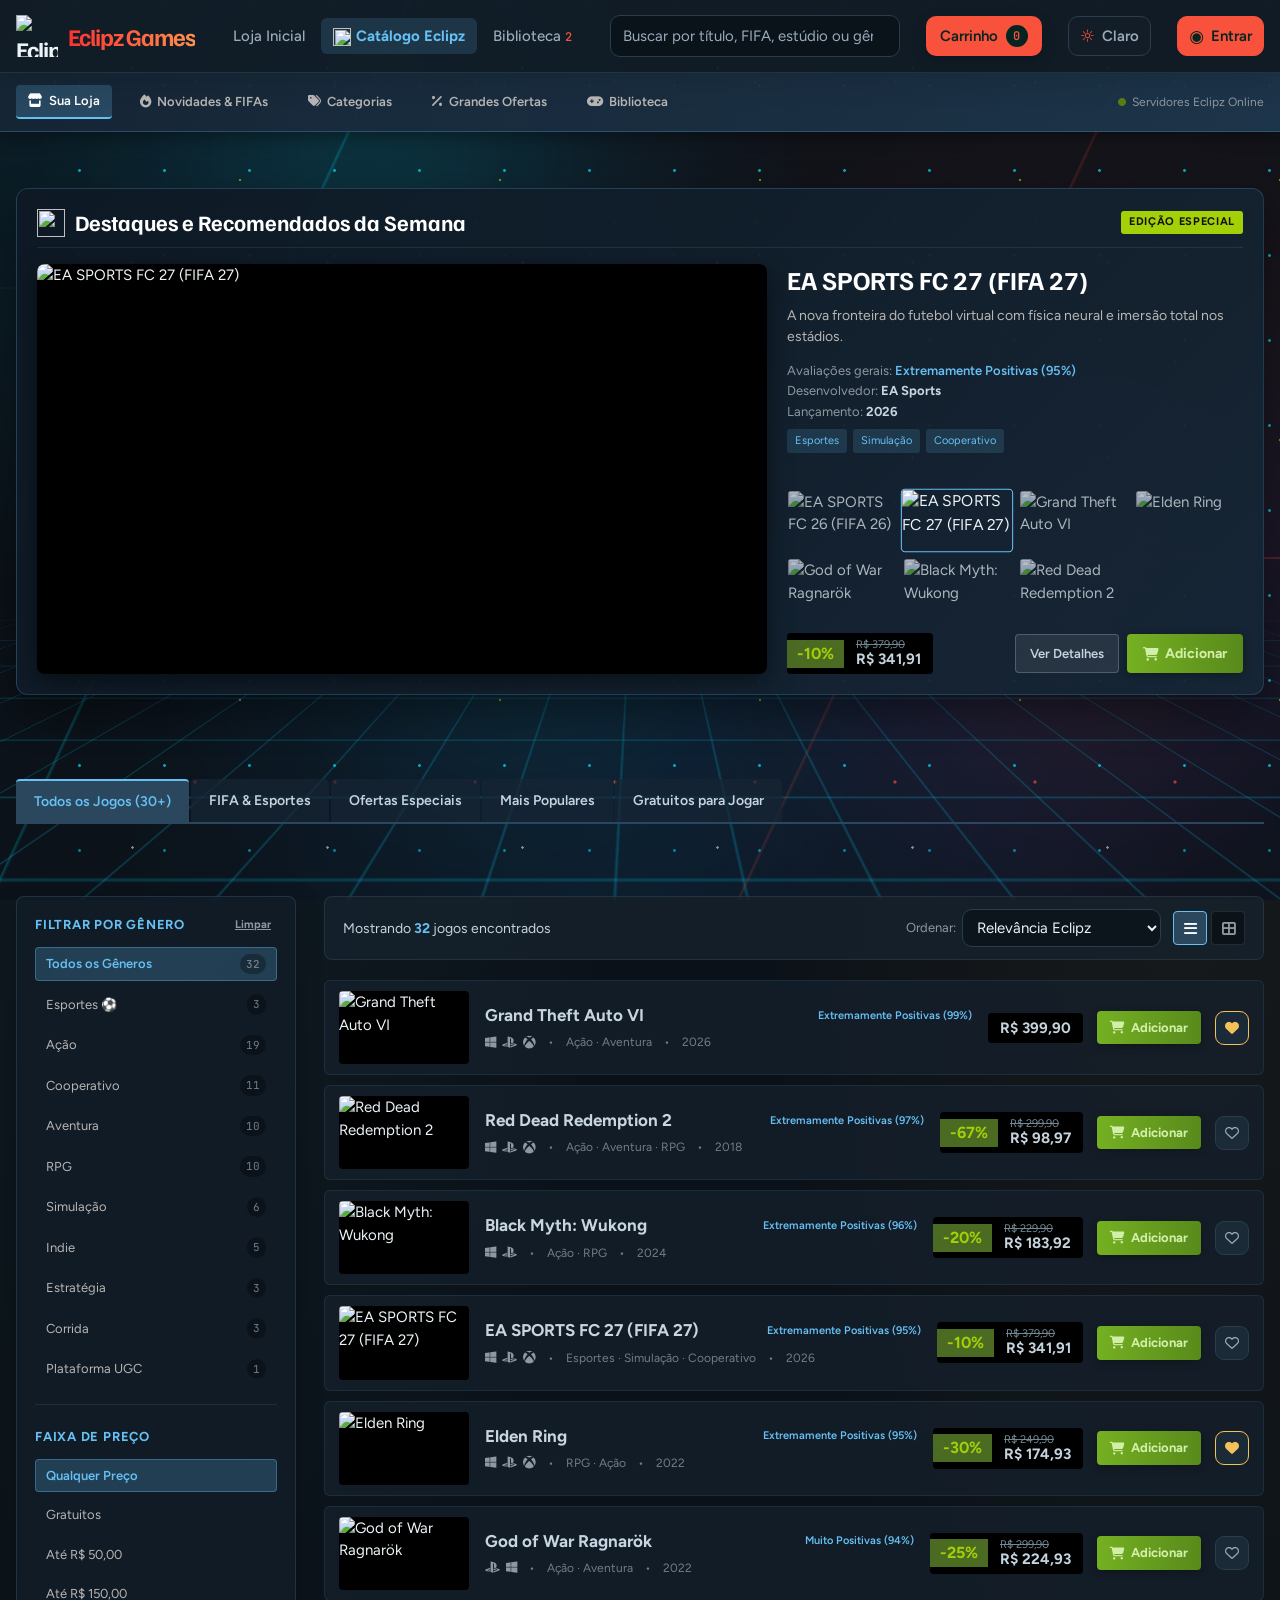
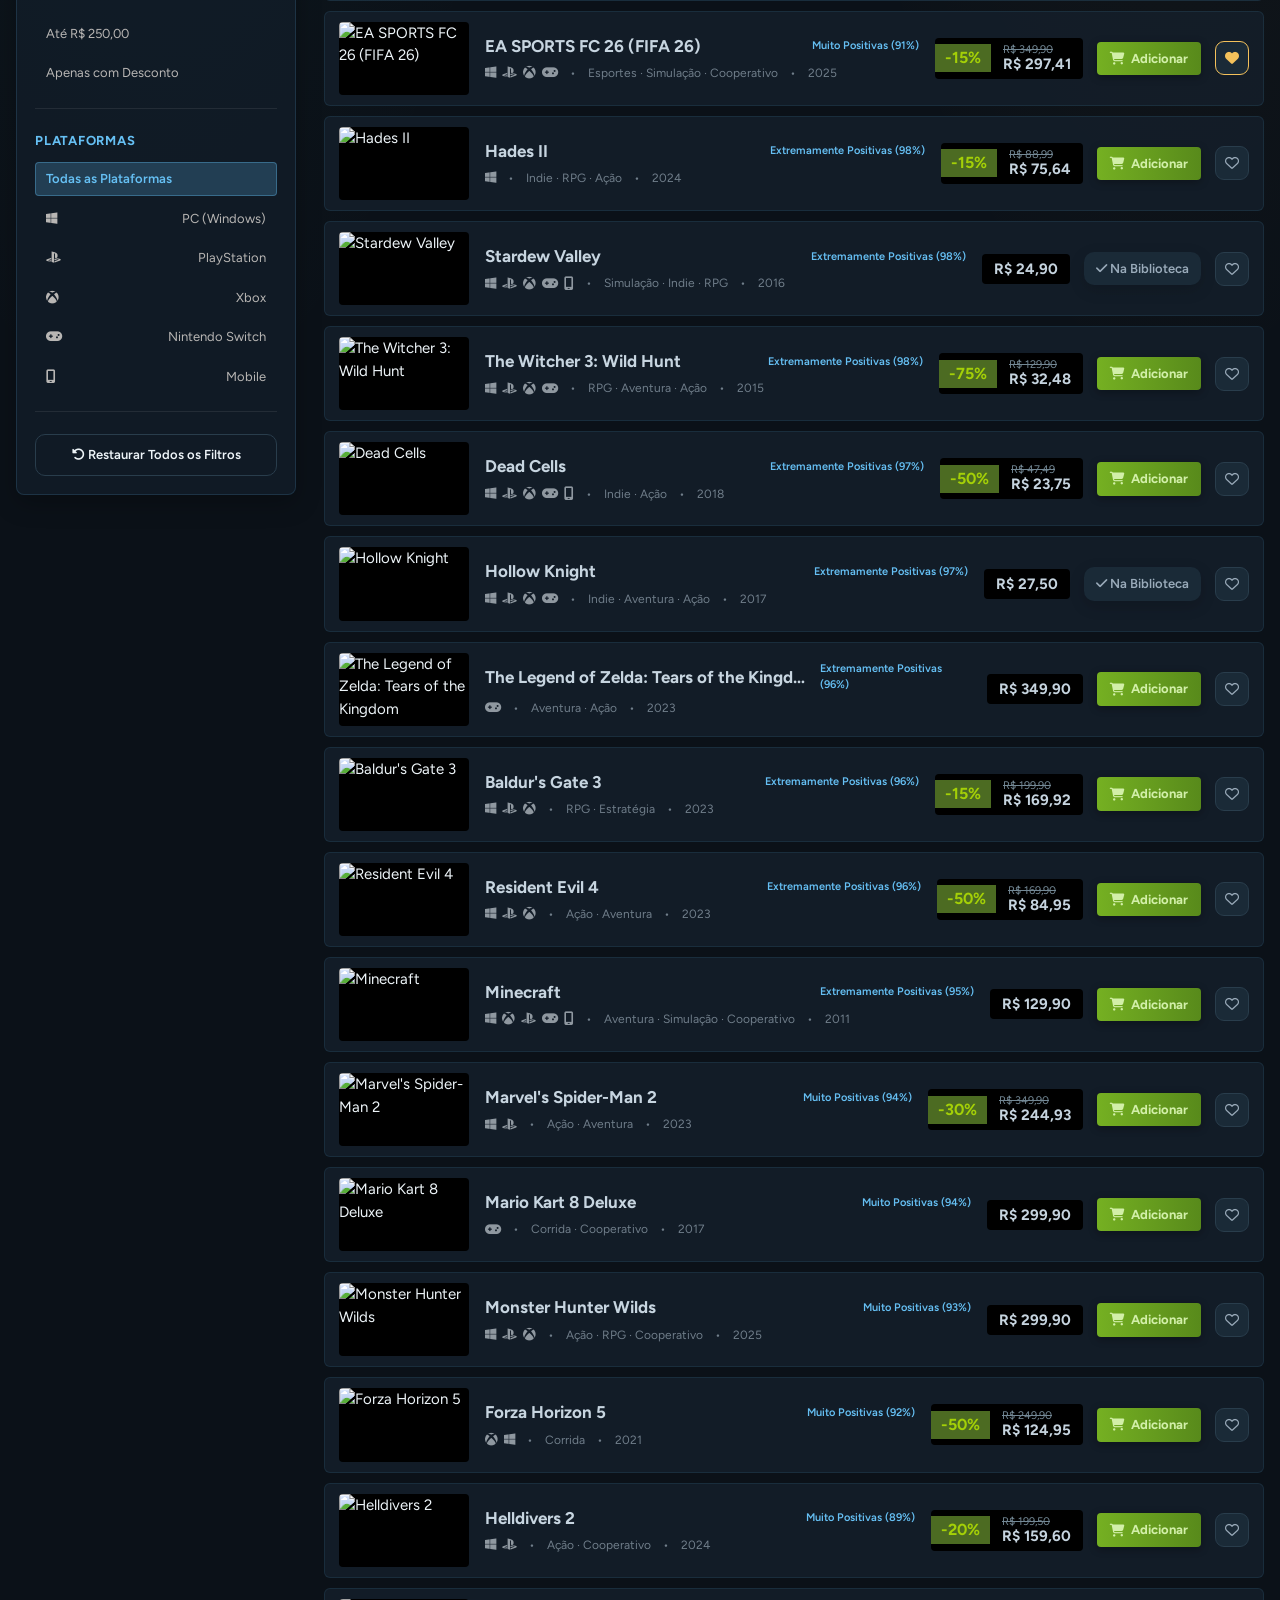
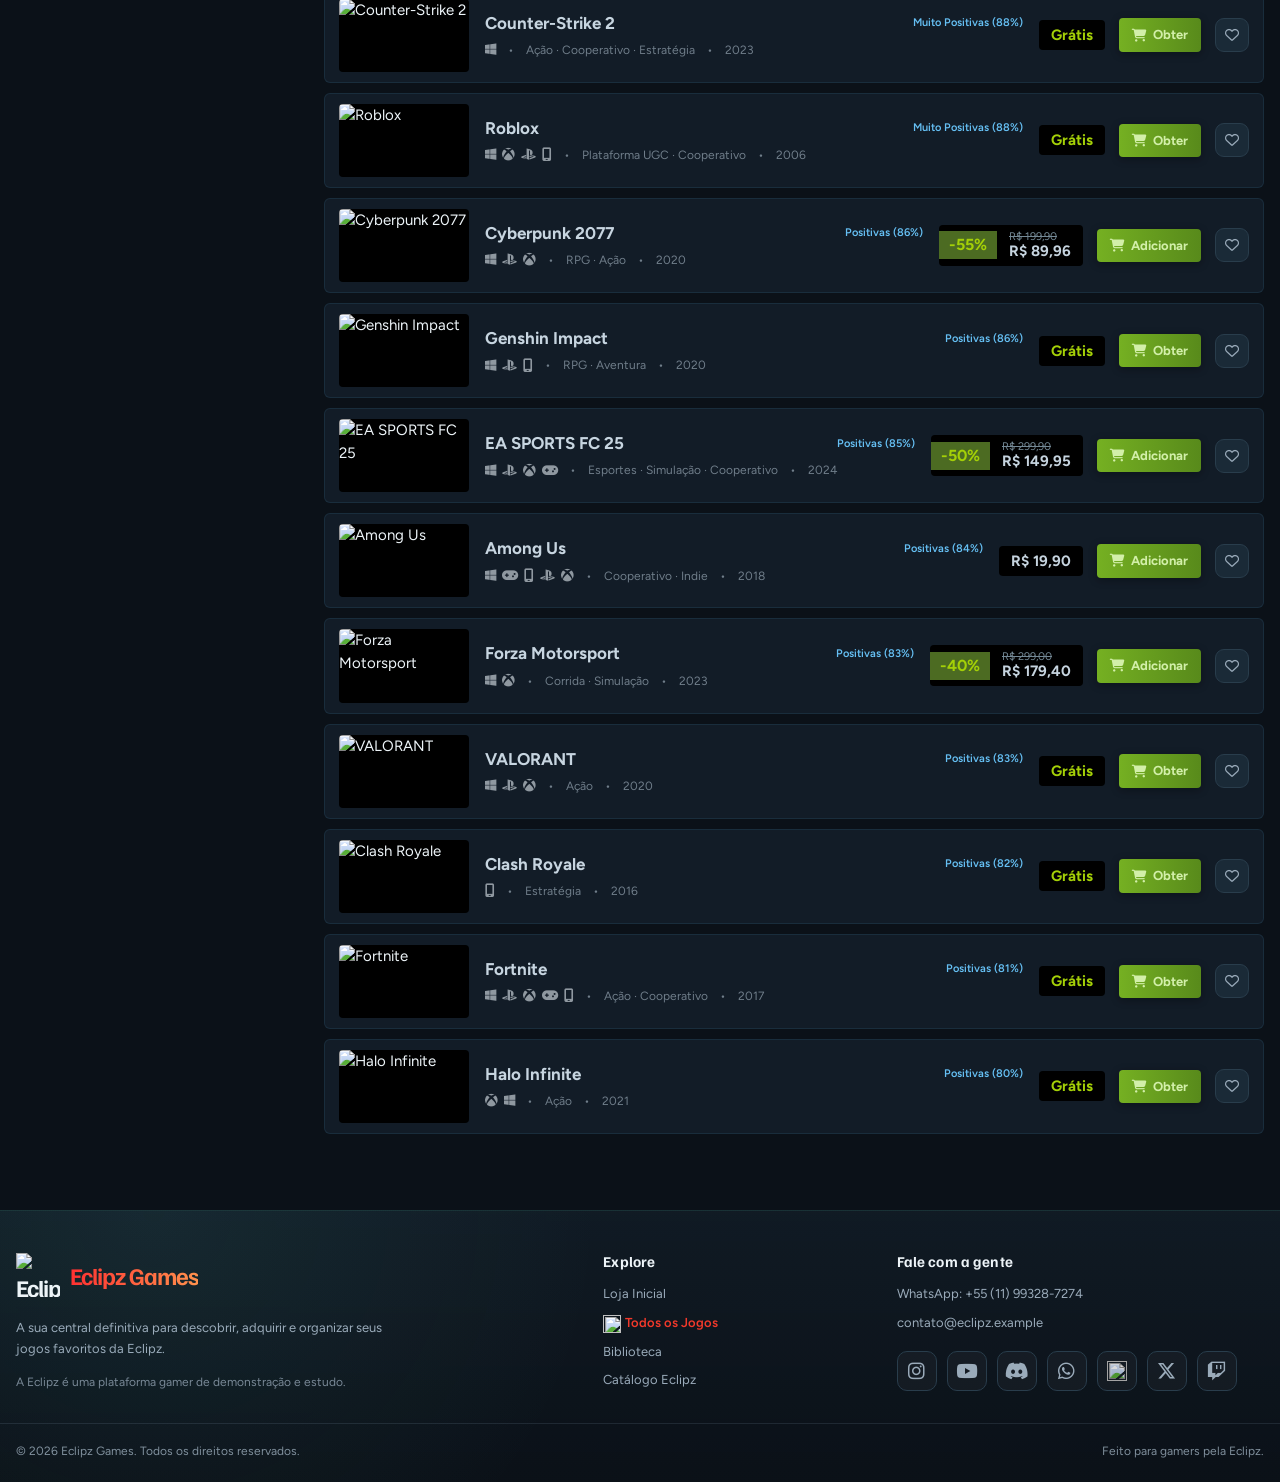
==== jogos.html @ a5f9d937 "Add files via upload" ====
<!DOCTYPE html>
<html lang="pt-br">
<head>
  <meta charset="UTF-8">
  <meta name="viewport" content="width=device-width, initial-scale=1.0">
  <meta name="description" content="Explore todos os jogos da Eclipz Games. Catálogo completo da Eclipz com FIFA 26, FIFA 27, lançamentos e promoções.">
  <meta name="theme-color" content="#0b1118">
  <title>Todos os Jogos — Catálogo Eclipz | Eclipz Games</title>

  <link rel="preconnect" href="https://fonts.googleapis.com">
  <link rel="preconnect" href="https://fonts.gstatic.com" crossorigin>
  <link rel="stylesheet" href="https://fonts.googleapis.com/css2?family=Familjen+Grotesk:wght@500;700&family=Figtree:wght@400;500;600&family=JetBrains+Mono:wght@500&display=swap">
  <link rel="stylesheet" href="https://cdnjs.cloudflare.com/ajax/libs/font-awesome/6.5.1/css/all.min.css">
  <link rel="stylesheet" href="style.css">
  <link rel="shortcut icon" href="./img/favicon/favicon.ico" type="image/x-icon">
</head>
<body>
  <!-- Background Animado Gamer -->
  <div class="eclipz-ambient" aria-hidden="true">
    <div class="ambient-nebula nebula-1"></div>
    <div class="ambient-nebula nebula-2"></div>
    <div class="ambient-nebula nebula-3"></div>
    <span class="eclipz-pixel-field"></span>
    <span class="eclipz-grid-floor"></span>
    <span class="eclipz-light-trail"></span>
  </div>

  <!-- Cabeçalho Principal -->
  <header class="top">
    <div class="wrap top-in">
      <a class="brand" href="index.html" aria-label="Eclipz Games, página inicial">
        <img src="./img/logo.svg" alt="Eclipz Games">
        <span class="cor_da_letra">Eclipz Games</span> 
      </a>

      <nav class="nav" aria-label="Navegação Principal">
        <a href="index.html">Loja Inicial</a>
        <a href="jogos.html" aria-current="page" style="color: #66c0f4; font-weight: 700; background: rgba(102, 192, 244, 0.15);">
          <img src="./img/logo.svg" alt="" aria-hidden="true" style="width: 18px; height: 18px; object-fit: contain; vertical-align: middle; margin-right: 5px;">Catálogo Eclipz
        </a>
        <a href="index.html#biblioteca">Biblioteca<span class="n" id="libCount"></span></a>
      </nav>

      <div class="search">
        <label class="sr" for="steamSearch">Buscar em todos os jogos</label>
        <input id="steamSearch" type="search" placeholder="Buscar por título, FIFA, estúdio ou gênero..." autocomplete="off">
      </div>

      <button class="cart-btn" id="cartBtn" type="button" aria-haspopup="dialog" aria-controls="drawer" aria-expanded="false">
        Carrinho <span class="count" id="cartCount">0</span>
      </button>

      <button class="theme-btn" id="themeBtn" type="button" aria-label="Mudar para tema claro" title="Alternar tema de cores">
        <span class="theme-icon" aria-hidden="true">☼</span>
        <span class="theme-label">Tema</span>
      </button>

      <button class="account-btn" id="accountBtn" type="button" aria-haspopup="dialog" aria-controls="accountModal">
        <span class="account-icon" aria-hidden="true">◉</span>
        <span id="accountLabel">Entrar</span>
      </button>
    </div>
  </header>

  <!-- Subnavegação da Eclipz -->
  <div class="steam-subnav">
    <div class="wrap steam-subnav-in">
      <a href="jogos.html" class="steam-sublink active"><i class="fa-solid fa-store" aria-hidden="true"></i> Sua Loja</a>
      <a href="#catalogo" class="steam-sublink"><i class="fa-solid fa-fire" aria-hidden="true"></i> Novidades & FIFAs</a>
      <a href="#catalogo" class="steam-sublink"><i class="fa-solid fa-tags" aria-hidden="true"></i> Categorias</a>
      <a href="#catalogo" class="steam-sublink"><i class="fa-solid fa-percent" aria-hidden="true"></i> Grandes Ofertas</a>
      <a href="index.html#biblioteca" class="steam-sublink"><i class="fa-solid fa-gamepad" aria-hidden="true"></i> Biblioteca</a>
      <span style="margin-left: auto; color: #8f98a0; font-size: 12px; display: inline-flex; align-items: center; gap: 6px;">
        <i class="fa-solid fa-circle" style="color: #5c7e10; font-size: 8px;"></i> Servidores Eclipz Online
      </span>
    </div>
  </div>

  <main class="wrap">
    <!-- Destaques da Eclipz -->
    <section class="steam-spotlight" id="steamSpotlight" aria-label="Destaques da Loja Eclipz">
      <div class="steam-spotlight-title">
        <h2><img src="./img/logo.svg" alt="" aria-hidden="true" style="width: 28px; height: 28px; object-fit: contain;"> Destaques e Recomendados da Semana</h2>
        <span class="steam-spotlight-badge">Edição Especial</span>
      </div>

      <div class="steam-spotlight-grid">
        <div class="steam-spotlight-media" id="spotlightMedia">
          <img id="spotlightImg" src="" alt="Destaque">
        </div>
        <div class="steam-spotlight-info">
          <div>
            <h3 id="spotlightTitle">Carregando jogo...</h3>
            <p id="spotlightDesc" style="color: #b8b6b4; font-size: 14px; margin: 10px 0 14px; line-height: 1.5;"></p>
            <div class="steam-spotlight-meta">
              <div>Avaliações gerais: <span class="steam-review-badge" id="spotlightRating"></span></div>
              <div>Desenvolvedor: <strong id="spotlightDev"></strong></div>
              <div>Lançamento: <strong id="spotlightYear"></strong></div>
              <div class="steam-tags" id="spotlightTags"></div>
            </div>
          </div>

          <div style="display: flex; flex-direction: column; gap: 14px;">
            <div class="steam-spotlight-thumbs" id="spotlightThumbs"></div>
            <div style="display: flex; align-items: center; justify-content: space-between; flex-wrap: wrap; gap: 10px;">
              <div id="spotlightPriceBlock"></div>
              <div style="display: flex; gap: 8px;">
                <button class="steam-btn-ghost" id="spotlightDetailsBtn" type="button">Ver Detalhes</button>
                <button class="steam-buy-btn" id="spotlightBuyBtn" type="button">
                  <i class="fa-solid fa-cart-shopping" aria-hidden="true"></i> Adicionar
                </button>
              </div>
            </div>
          </div>
        </div>
      </div>
    </section>

    <!-- Abas Rápidas Eclipz -->
    <div class="steam-tabs" role="tablist" aria-label="Seções do Catálogo">
      <button class="steam-tab active" type="button" data-tab="todos">Todos os Jogos (30+)</button>
      <button class="steam-tab" type="button" data-tab="fifa">FIFA & Esportes</button>
      <button class="steam-tab" type="button" data-tab="promo">Ofertas Especiais</button>
      <button class="steam-tab" type="button" data-tab="mais-vendidos">Mais Populares</button>
      <button class="steam-tab" type="button" data-tab="gratis">Gratuitos para Jogar</button>
    </div>

    <!-- Layout com Filtros e Catálogo Eclipz -->
    <section class="steam-layout" id="catalogo">
      <!-- Barra Lateral de Filtros -->
      <aside class="steam-sidebar" aria-label="Filtros da Loja">
        <div class="steam-sidebar-section">
          <div class="steam-sidebar-title">
            <span>Filtrar por Gênero</span>
            <button id="resetGenreFilter" type="button" style="background: none; border: 0; color: #8f98a0; font-size: 11px; text-decoration: underline; cursor: pointer;">Limpar</button>
          </div>
          <div class="steam-filter-list" id="genreFilterList">
            <!-- Gerado dinamicamente via JS -->
          </div>
        </div>

        <div class="steam-sidebar-section">
          <div class="steam-sidebar-title">
            <span>Faixa de Preço</span>
          </div>
          <div class="steam-filter-list" id="priceFilterList">
            <button class="steam-filter-item active" type="button" data-price="todos">Qualquer Preço</button>
            <button class="steam-filter-item" type="button" data-price="free">Gratuitos</button>
            <button class="steam-filter-item" type="button" data-price="under50">Até R$ 50,00</button>
            <button class="steam-filter-item" type="button" data-price="under150">Até R$ 150,00</button>
            <button class="steam-filter-item" type="button" data-price="under250">Até R$ 250,00</button>
            <button class="steam-filter-item" type="button" data-price="promo">Apenas com Desconto</button>
          </div>
        </div>

        <div class="steam-sidebar-section">
          <div class="steam-sidebar-title">
            <span>Plataformas</span>
          </div>
          <div class="steam-filter-list" id="platformFilterList">
            <button class="steam-filter-item active" type="button" data-platform="todos">Todas as Plataformas</button>
            <button class="steam-filter-item" type="button" data-platform="PC"><i class="fa-brands fa-windows" aria-hidden="true"></i> PC (Windows)</button>
            <button class="steam-filter-item" type="button" data-platform="PlayStation"><i class="fa-brands fa-playstation" aria-hidden="true"></i> PlayStation</button>
            <button class="steam-filter-item" type="button" data-platform="Xbox"><i class="fa-brands fa-xbox" aria-hidden="true"></i> Xbox</button>
            <button class="steam-filter-item" type="button" data-platform="Switch"><i class="fa-solid fa-gamepad" aria-hidden="true"></i> Nintendo Switch</button>
            <button class="steam-filter-item" type="button" data-platform="Mobile"><i class="fa-solid fa-mobile-screen" aria-hidden="true"></i> Mobile</button>
          </div>
        </div>

        <button id="clearAllFilters" class="btn ghost" type="button" style="width: 100%; font-size: 13px;">
          <i class="fa-solid fa-rotate-left" aria-hidden="true"></i> Restaurar Todos os Filtros
        </button>
      </aside>

      <!-- Painel Principal de Jogos -->
      <div class="steam-main">
        <div class="steam-controls">
          <div class="steam-results-badge" id="steamResultCount">
            Mostrando <strong>0</strong> jogos encontrados
          </div>

          <div style="display: flex; align-items: center; gap: 12px;">
            <div style="display: flex; align-items: center; gap: 6px;">
              <label for="steamSort" style="font-size: 13px; color: #8f98a0;">Ordenar:</label>
              <select id="steamSort">
                <option value="rel">Relevância Eclipz</option>
                <option value="precoAsc">Menor Preço</option>
                <option value="precoDesc">Maior Preço</option>
                <option value="desc">Maior Desconto (%)</option>
                <option value="nota">Melhores Avaliações</option>
                <option value="lancamento">Lançamentos Recentes</option>
                <option value="az">Nome (A–Z)</option>
              </select>
            </div>

            <div class="steam-view-toggles" role="group" aria-label="Visualização">
              <button class="steam-view-btn active" id="btnViewList" type="button" title="Modo Lista Eclipz" aria-pressed="true">
                <i class="fa-solid fa-bars" aria-hidden="true"></i>
              </button>
              <button class="steam-view-btn" id="btnViewGrid" type="button" title="Modo Grade Eclipz" aria-pressed="false">
                <i class="fa-solid fa-border-all" aria-hidden="true"></i>
              </button>
            </div>
          </div>
        </div>

        <!-- Lista / Grade de Jogos -->
        <div id="steamGamesContainer" class="steam-list"></div>
        <p class="empty" id="steamEmpty" hidden>Nenhum jogo encontrado com os filtros selecionados. Tente ajustar os termos ou restaurar os filtros.</p>
      </div>
    </section>
  </main>

  <!-- Carrinho (Gaveta Lateral) -->
  <div id="scrim" class="scrim" hidden></div>
  <aside id="drawer" class="drawer" role="dialog" aria-modal="true" aria-labelledby="cartTitle" hidden>
    <div class="drawer-head">
      <h2 id="cartTitle">Seu carrinho Eclipz</h2>
      <button class="icon-btn" id="cartCloseBtn" type="button" aria-label="Fechar carrinho">
        <i class="fa-solid fa-xmark" aria-hidden="true"></i>
      </button>
    </div>
    <ul class="drawer-list" id="cartList"></ul>
    <div class="drawer-foot">
      <div class="total"><span>Total</span><strong id="cartTotal">R$ 0,00</strong></div>
      <button class="btn" type="button" id="checkoutBtn">Finalizar compra simulada</button>
      <p class="fine">Compra de teste: nenhum valor real é cobrado e os jogos vão para sua biblioteca.</p>
    </div>
  </aside>

  <!-- Modal Detalhes do Jogo -->
  <div id="modal" class="overlay" hidden>
    <div class="sheet" role="dialog" aria-modal="true" aria-labelledby="mTitle" id="sheet">
      <!-- Preenchido dinamicamente via JS -->
    </div>
  </div>

  <!-- Toast de Notificação -->
  <div id="toast" class="toast" role="status" aria-live="polite"></div>

  <!-- Modal de Conta -->
  <div id="accountModal" class="overlay account-overlay" hidden>
    <div class="account-sheet" role="dialog" aria-modal="true" aria-labelledby="accountTitle">
      <button class="icon-btn account-close" id="accountClose" type="button" aria-label="Fechar login">×</button>
      <div id="loginView">
        <div class="account-heading">
          <span class="account-mark" aria-hidden="true"><i class="fa-solid fa-user"></i></span>
          <div>
            <h2 id="accountTitle">Entrar na Eclipz</h2>
            <p>Acesse sua biblioteca e sua lista de desejos.</p>
          </div>
        </div>
        <form id="loginForm" class="account-form">
          <label for="loginEmail">E-mail</label>
          <input id="loginEmail" name="email" type="email" autocomplete="email" placeholder="voce@exemplo.com" required>
          <label for="loginPassword">Senha</label>
          <input id="loginPassword" name="password" type="password" autocomplete="current-password" placeholder="Mínimo de 6 caracteres" minlength="6" required>
          <button class="btn" type="submit">Entrar</button>
          <p class="account-switch">Ainda não tem uma conta? <button type="button" id="showRegister">Criar conta</button></p>
        </form>
      </div>
      <div id="registerView" hidden>
        <div class="account-heading">
          <span class="account-mark" aria-hidden="true"><i class="fa-solid fa-user-plus"></i></span>
          <div>
            <h2>Criar sua conta</h2>
            <p>Guarde sua biblioteca sincronizada neste navegador.</p>
          </div>
        </div>
        <form id="registerForm" class="account-form">
          <label for="registerName">Nome</label>
          <input id="registerName" name="name" type="text" autocomplete="name" placeholder="Seu nome" required>
          <label for="registerEmail">E-mail</label>
          <input id="registerEmail" name="email" type="email" autocomplete="email" placeholder="voce@exemplo.com" required>
          <label for="registerPassword">Senha</label>
          <input id="registerPassword" name="password" type="password" autocomplete="new-password" placeholder="Mínimo de 6 caracteres" minlength="6" required>
          <button class="btn" type="submit">Criar conta</button>
          <p class="account-switch">Já tem uma conta? <button type="button" id="showLogin">Voltar para entrar</button></p>
        </form>
      </div>
      <div id="accountLogged" hidden>
        <div class="account-heading">
          <span class="account-mark" aria-hidden="true"><i class="fa-solid fa-check"></i></span>
          <div>
            <h2>Você está conectado</h2>
            <p id="loggedUser"></p>
          </div>
        </div>
        <button class="btn ghost account-logout" id="logoutBtn" type="button">Sair da conta</button>
      </div>
    </div>
  </div>

  <!-- Rodapé do Site -->
  <footer class="site-footer">
    <div class="wrap footer-main">
      <div class="footer-brand">
        <a class="footer-logo" href="index.html" aria-label="Eclipz Games, voltar para o início">
          <img src="./img/logo.svg" alt="Eclipz Games">
          <span class="cor_da_letra">Eclipz Games</span>
        </a>
        <p>A sua central definitiva para descobrir, adquirir e organizar seus jogos favoritos da Eclipz.</p>
        <p class="footer-note">A Eclipz é uma plataforma gamer de demonstração e estudo. </p>
      </div>

      <nav class="footer-nav" aria-label="Links do rodapé">
        <h2>Explore</h2>
        <a href="index.html">Loja Inicial</a>
        <a href="jogos.html" style="color: #f1392b; font-weight: 600;"><img src="./img/logo.svg" alt="" aria-hidden="true" style="width: 18px; height: 18px; object-fit: contain; vertical-align: middle; margin-right: 4px;">Todos os Jogos </a>
        <a href="index.html#biblioteca">Biblioteca</a>
        <a href="jogos.html">Catálogo Eclipz</a>
      </nav>

      <div class="footer-contact">
        <h2>Fale com a gente</h2>
        <a href="https://wa.me/5511993287274?text=Ol%C3%A1%2C%20vim%20pelo%20site%20da%20Eclipz%20Games!" target="_blank" rel="noopener noreferrer">WhatsApp: +55 (11) 99328-7274</a>
        <a href="mailto:contato@eclipz.example">contato@eclipz.example</a>
        
        <!-- Redes sociais bonitinhas, com link de endereço, sem path svg -->
        <div class="socials" aria-label="Redes sociais">
          <a class="social social-instagram" href="https://www.instagram.com/eclipzgames" target="_blank" rel="noopener noreferrer" aria-label="Instagram" title="Instagram oficial @eclipzgames">
            <i class="fa-brands fa-instagram" aria-hidden="true"></i>
          </a>
          <a class="social social-youtube" href="https://www.youtube.com/@eclipzgames" target="_blank" rel="noopener noreferrer" aria-label="YouTube" title="Canal oficial no YouTube">
            <i class="fa-brands fa-youtube" aria-hidden="true"></i>
          </a>
          <a class="social social-discord" href="https://discord.gg/eclipzgames" target="_blank" rel="noopener noreferrer" aria-label="Discord" title="Comunidade oficial no Discord">
            <i class="fa-brands fa-discord" aria-hidden="true"></i>
          </a>
          <a class="social social-whatsapp" href="https://wa.me/5511993287274?text=Ol%C3%A1%2C%20vim%20pelo%20site%20da%20Eclipz%20Games!" target="_blank" rel="noopener noreferrer" aria-label="WhatsApp" title="Atendimento WhatsApp: +55 (11) 99328-7274">
            <i class="fa-brands fa-whatsapp" aria-hidden="true"></i>
          </a>
          <a class="social social-eclipz" href="index.html" rel="noopener noreferrer" aria-label="Eclipz" title="Site oficial da Eclipz"><img src="./img/logo.svg" alt="" aria-hidden="true" style="width: 20px; height: 20px; object-fit: contain;"></a>
          <a class="social social-x" href="https://x.com/eclipzgames" target="_blank" rel="noopener noreferrer" aria-label="X (Twitter)" title="Perfil no X / Twitter">
            <i class="fa-brands fa-x-twitter" aria-hidden="true"></i>
          </a>
          <a class="social social-twitch" href="https://www.twitch.tv/eclipzgames" target="_blank" rel="noopener noreferrer" aria-label="Twitch" title="Transmissões ao vivo na Twitch">
            <i class="fa-brands fa-twitch" aria-hidden="true"></i>
          </a>
        </div>
      </div>
    </div>
    <div class="wrap footer-bottom">
      <span>© 2026 Eclipz Games. Todos os direitos reservados.</span>
      <span>Feito para gamers pela Eclipz.</span>
    </div>
  </footer>

  <!-- Scripts -->
  <script src="games-data.js"></script>
  <script src="jogos.js"></script>
</body>
</html>
---- style.css ----
/* ==========================================================================
   ECLIPZ — FOLHA DE ESTILOS
   Índice:
   1. Variáveis (tema)      6. Botões e ícones
   2. Base                  7. Catálogo (chips, grade, cards)
   3. Cabeçalho             8. Gaveta do carrinho e modal
   4. Destaque (hero)       9. Biblioteca, toast e rodapé
   5. Preços               10. Responsivo e movimento reduzido
   ========================================================================== */


/* 1. VARIÁVEIS ------------------------------------------------------------ */
@import url('https://fonts.googleapis.com/css2?family=DynaPuff:wght@400..700&display=swap');

:root {
  --bg: #0b1118;
  --surface: #121d27;
  --surface-2: #1a2a37;
  --line: #293d4c;
  --fg: #edf4f8;
  --muted: #9aabba;
  --accent: #f8523c;
  --accent-fg: #062421;
  --deal: #f4c15b;
  --deal-fg: #2c1d00;
  

  --shadow-soft: 0 18px 50px rgba(0, 0, 0, .22);
  --shadow-card: 0 10px 28px rgba(0, 0, 0, .16);

  --font-display: "Familjen Grotesk", "Segoe UI", system-ui, sans-serif;
  --font-body: "Figtree", "Segoe UI", system-ui, sans-serif;
  --font-data: "JetBrains Mono", ui-monospace, "SF Mono", Consolas, monospace;

  color-scheme: dark;
  padding-top: env(safe-area-inset-top, 0px);
  padding-bottom: env(safe-area-inset-bottom, 0px);
}

/* O tema é controlado pelo botão e não pelo sistema operacional. */
:root[data-theme="light"] {
  --bg: #eef2f6;
  --surface: #ffffff;
  --surface-2: #e4ebf1;
  --line: #cfd9e2;
  --fg: #122029;
  --muted: #4f6070;
  --accent: #0b7d74;
  --accent-fg: #ffffff;
  --deal: #f2b84b;
  --deal-fg: #2b1d00;
  color-scheme: light;
}


/* 2. BASE ----------------------------------------------------------------- */

* {
  box-sizing: border-box;
}
.cor_da_letra{
 background: linear-gradient(90deg, #ff3131 0%, #ff914d 100%);
  -webkit-background-clip: text;
  -webkit-text-fill-color: transparent;
  background-clip: text;
  font-weight: bold;
}





html {
  scroll-behavior: smooth;
  scroll-padding-top: env(safe-area-inset-top, 0px);
}
body {
  margin: 0;
  padding: 0;
  background:
    radial-gradient(ellipse at 12% -8%, rgba(74, 190, 179, .10), transparent 34rem),
    radial-gradient(ellipse at 92% 8%, rgba(242, 184, 75, .07), transparent 28rem),
    var(--bg);
  color: var(--fg);
  font-family: var(--font-body);
  font-size: 15px;
  line-height: 1.5;
  
}
body::before {
  content: "";
  position: fixed;
  inset: 0 0 auto;
  height: env(safe-area-inset-top, 0px);
  background: var(--surface);
  z-index: 40;
}
img {
  max-width: 100%;
 
  
  
}
h1, h2, h3 {
  font-family: var(--font-display);
  line-height: 1.15;
  margin: 0;
  text-wrap: balance;
}
button {
  font: inherit;
  color: inherit;
  cursor: pointer;
}
a {
  color: inherit;
}
[hidden]:not([hidden=until-found i]) {
  display: none !important;
}
::selection {
  background: rgba(101, 223, 209, .28);
  color: var(--fg);
}
:focus-visible {
  outline: 3px solid var(--accent);
  outline-offset: 3px;
}

/* Só para leitores de tela */
.sr {
  position: absolute;
  width: 1px;
  height: 1px;
  overflow: hidden;
  clip: rect(0 0 0 0);
  white-space: nowrap;
}

.wrap {
  max-width: 1320px;
  margin-inline: auto;
  padding-left: max(16px, env(safe-area-inset-left, 0px));
  padding-right: max(16px, env(safe-area-inset-right, 0px));
}
main {
  padding-block: 32px 64px;
  display: flex;
  flex-direction: column;
  gap: 48px;
}
.row {
  display: flex;
  gap: 8px;
  align-items: center;
  flex-wrap: wrap;
}


/* 3. CABEÇALHO ------------------------------------------------------------ */

.top {
  position: sticky;
  top: env(safe-area-inset-top, 0px);
  z-index: 30;
  background: rgba(18, 29, 39, .88);
  -webkit-backdrop-filter: blur(18px);
  backdrop-filter: blur(18px);
  border-bottom: 1px solid rgba(101, 223, 209, .14);
  box-shadow: 0 8px 28px rgba(0, 0, 0, .12);
  
}
.top-in {
  display: flex;
  flex-wrap: wrap;
  align-items: center;
  gap: 12px 26px;
  min-height: 72px;
  padding-block: 12px;
}
.brand {
  display: flex;
  align-items: center;
  gap: 10px;
  text-decoration: none;
  font-family: var(--font-display); 
  font-weight: 700;
  font-size: 24px;
  letter-spacing: -.045em;
}
.brand img {
  width: 42px;
  height: 42px;
  display: block;
  object-fit: contain;
}

.nav {
  display: flex;
  gap: 4px;
}
.nav a {
  text-decoration: none;
  padding: 7px 12px;
  border-radius: 6px;
  color: var(--muted);
  font-weight: 500;
  transition: color .18s ease, background .18s ease;
}
.nav a:hover,
.nav a[aria-current="page"] {
  color: var(--fg);
  background: var(--surface-2);
}
.nav .n {
  font-family: var(--font-data);
  font-size: 12px;
  color: var(--accent);
  margin-left: 4px;
}

.search {
  flex: 1 1 260px;
  min-width: 0;
}
.search input {
  width: 100%;
  color: var(--fg);
  font: inherit;
}
.search input::placeholder {
  color: var(--muted);
}

/* Campos de texto e select compartilham o mesmo visual */
.search input,
select {
  background: rgba(7, 14, 20, .58);
  border: 1px solid var(--line);
  border-radius: 10px;
  padding: 9px 12px;
  transition: border-color .18s ease, box-shadow .18s ease, background .18s ease;
}
.search input:focus,
select:focus {
  outline: none;
  border-color: var(--accent);
  box-shadow: 0 0 0 3px rgba(101, 223, 209, .13);
}
select {
  color: var(--fg);
  font: inherit;
  padding: 8px 10px;
  max-width: 100%;
}

.cart-btn {
  margin-left: auto;
  display: flex;
  gap: 8px;
  align-items: center;
  padding: 9px 14px;
  font-weight: 600;
}
.cart-btn .count {
  font-family: var(--font-data);
  background: var(--accent-fg);
  color: var(--accent);
  border-radius: 99px;
  min-width: 22px;
  height: 22px;
  display: inline-grid;
  place-items: center;
  font-size: 12px;
  padding-inline: 6px;
}

.theme-btn,
.account-btn {
  display: inline-flex;
  align-items: center;
  justify-content: center;
  gap: 7px;
  min-height: 40px;
  padding: 8px 11px;
  color: var(--muted);
  background: var(--surface);
  border: 1px solid var(--line);
  border-radius: 10px;
  font-weight: 600;
  transition: color .18s ease, border-color .18s ease, background .18s ease, transform .18s ease;
}
.theme-btn:hover,
.account-btn:hover {
  color: var(--fg);
  border-color: var(--accent);
  background: var(--surface-2);
  transform: translateY(-1px);
}
.theme-icon,
.account-icon {
  color: var(--accent);
  font-size: 17px;
  line-height: 1;
}
.account-btn {
  color: var(--accent-fg);
  background: var(--accent);
  border-color: var(--accent);
}
.account-btn:hover {
  color: var(--accent-fg);
  background: var(--accent);
  filter: brightness(1.08);
}
.account-btn .account-icon {
  color: currentColor;
}


/* 4. DESTAQUE (HERO) ------------------------------------------------------ */

.hero {
  position: relative;
  isolation: isolate;
  display: grid;
  grid-template-columns: minmax(0, 1fr) 280px;
  gap: 16px;
  padding: 12px;
  border: 1px solid rgba(101, 223, 209, .14);
  border-radius: 24px;
  background:
    radial-gradient(circle at 8% 18%, rgba(101, 223, 209, .16), transparent 30%),
    radial-gradient(circle at 96% 4%, rgba(244, 193, 91, .13), transparent 28%),
    linear-gradient(135deg, rgba(18, 29, 39, .96), rgba(11, 17, 24, .78));
  box-shadow: 0 24px 70px rgba(0, 0, 0, .16);
}
.stage {
  position: relative;
  aspect-ratio: 16 / 9;
  min-height: 280px;
  max-width: 100%;
  overflow: hidden;
  border: 1px solid rgba(255, 255, 255, .10);
  border-radius: 16px;
  box-shadow: var(--shadow-soft);
  background:
    radial-gradient(circle at 70% 30%, rgba(101, 223, 209, .14), transparent 36%),
    var(--surface-2);
}
.stage .art-fill {
  position: absolute;
  inset: 0;
  display: grid;
  place-items: center;
  background: var(--surface-2);
}
.stage::after {
  content: "";
  position: absolute;
  inset: 0;
  background: linear-gradient(0deg, rgba(4, 10, 16, .96) 0%, rgba(4, 10, 16, .56) 42%, rgba(4, 10, 16, .04) 100%);
}
.stage-info {
  position: absolute;
  z-index: 2;
  left: 0;
  right: 0;
  bottom: 0;
  padding: clamp(20px, 3vw, 34px);
  display: flex;
  flex-wrap: wrap;
  gap: 14px 24px;
  align-items: flex-end;
  justify-content: space-between;
  color: #f4f8fb;
}
.stage-info .txt {
  max-width: 520px;
  min-width: 0;
}
.stage-info h1 {
  font-size: clamp(28px, 4.2vw, 46px);
  letter-spacing: -.02em;
  text-shadow: 0 3px 24px rgba(0, 0, 0, .28);
}
.stage-info p {
  margin: 8px 0 0;
  color: #d3dde6;
}
.stage-info .tags {
  font-family: var(--font-data);
  font-size: 12px;
  text-transform: uppercase;
  letter-spacing: .08em;
  color: #8df1e5;
  margin-bottom: 8px;
}
.stage-buy {
  display: flex;
  flex-direction: column;
  align-items: flex-end;
  gap: 10px;
}
.stage .was {
  color: #b6c4d0;
}
.stage .btn.ghost {
  color: #f4f8fb;
  border-color: rgba(255, 255, 255, .45);
}

/* Lista lateral de destaques */
.picks {
  list-style: none;
  margin: 0;
  padding: 0;
  display: flex;
  flex-direction: column;
  gap: 10px;
}
.picks li {
  flex: 1;
  display: flex;
}
.pick {
  width: 100%;
  display: flex;
  gap: 12px;
  align-items: center;
  text-align: left;
  background: var(--surface);
  border: 1px solid var(--line);
  border-radius: 12px;
  padding: 10px;
  transition: transform .18s ease, border-color .18s ease, background .18s ease;
}
.pick:hover {
  background: var(--surface-2);
  transform: translateX(3px);
}
.pick[aria-current="true"] {
  border-color: var(--accent);
  background: var(--surface-2);
  box-shadow: inset 3px 0 0 var(--accent);
}
.pick .thumb {
  width: 84px;
  aspect-ratio: 16 / 9;
  flex: none;
  border-radius: 7px;
  overflow: hidden;
  background: var(--surface-2);
}
.pick strong {
  font-family: var(--font-display);
  font-size: 15px;
  display: block;
}
.pick small {
  color: var(--muted);
  font-size: 12px;
}


/* 5. PREÇOS --------------------------------------------------------------- */

.price {
  display: inline-flex;
  align-items: center;
  gap: 8px;
  flex-wrap: wrap;
  font-family: var(--font-data);
}
.badge {
  background: var(--deal);
  color: var(--deal-fg);
  font-weight: 700;
  font-size: 13px;
  padding: 3px 7px;
  border-radius: 4px;
}
.was {
  color: var(--muted);
  text-decoration: line-through;
  font-size: 12px;
}
.now {
  font-size: 16px;
  font-weight: 700;
}


/* 6. BOTÕES E ÍCONES ------------------------------------------------------ */

.cart-btn,
.btn {
  background: var(--accent);
  color: var(--accent-fg);
  border: 0;
  border-radius: 10px;
  box-shadow: 0 5px 16px rgba(0, 0, 0, .14);
  transition: transform .18s ease, filter .18s ease, box-shadow .18s ease;
}
.btn {
  padding: 10px 16px;
  font-weight: 600;
}
.cart-btn:hover,
.btn:not(:disabled):hover {
  filter: brightness(1.08);
  transform: translateY(-1px);
  box-shadow: 0 9px 22px rgba(0, 0, 0, .22);
}
.btn[disabled] {
  background: var(--surface-2);
  color: var(--muted);
  cursor: default;
  filter: none;
}
.btn.ghost {
  background: transparent;
  color: var(--fg);
  border: 1px solid var(--line);
  box-shadow: none;
}
.btn.ghost:hover {
  background: var(--surface-2);
}

.icon-btn {
  background: var(--surface-2);
  border: 1px solid var(--line);
  border-radius: 9px;
  width: 38px;
  height: 38px;
  display: grid;
  place-items: center;
  color: var(--muted);
  flex: none;
  transition: color .18s ease, border-color .18s ease, background .18s ease, transform .18s ease;
}
.icon-btn:hover {
  color: var(--fg);
  transform: translateY(-1px);
}
.icon-btn[aria-pressed="true"] {
  color: var(--deal);
  border-color: var(--deal);
}
.icon-btn svg {
  width: 18px;
  height: 18px;
}
/* Coração preenchido quando o jogo está na lista de desejos */
.icon-btn[aria-pressed="true"] svg path {
  fill: currentColor;
}


/* 7. CATÁLOGO ------------------------------------------------------------- */

.shelf-head {
  display: flex;
  flex-wrap: wrap;
  gap: 12px;
  align-items: center;
  justify-content: space-between;
  margin-bottom: 18px;
}
.shelf-head h2 {
  font-size: clamp(25px, 3vw, 32px);
  letter-spacing: -.035em;
}
.shelf-head .sub {
  display: inline-block;
  margin-top: 4px;
  color: var(--muted);
  font-family: var(--font-data);
  font-size: 12px;
}

.chips {
  display: flex;
  flex-wrap: wrap;
  gap: 9px;
  margin-bottom: 18px;
}
.chip {
  background: var(--surface);
  border: 1px solid var(--line);
  border-radius: 999px;
  padding: 7px 15px;
  color: var(--muted);
  font-weight: 500;
  transition: background .18s ease, color .18s ease, border-color .18s ease, transform .18s ease;
}
.chip:hover {
  color: var(--fg);
  transform: translateY(-1px);
}
.chip[aria-pressed="true"] {
  background: var(--accent);
  border-color: var(--accent);
  color: var(--accent-fg);
}

.grid {
  display: grid;
  grid-template-columns: repeat(auto-fill, minmax(min(100%, 245px), 1fr));
  gap: 18px;
}
.card {
  display: flex;
  flex-direction: column;
  min-width: 0;
  overflow: hidden;
  background: var(--surface);
  border: 1px solid rgba(151, 178, 196, .16);
  border-radius: 14px;
  box-shadow: var(--shadow-card);
  transition: transform .2s ease, border-color .2s ease, box-shadow .2s ease;
}
.card:hover {
  transform: translateY(-4px);
  border-color: rgba(101, 223, 209, .52);
  box-shadow: 0 18px 38px rgba(0, 0, 0, .28);
}
.card .art {
  display: block;
  position: relative;
  width: 100%;
  aspect-ratio: 16 / 9;
  padding: 0;
  border: 0;
  overflow: hidden;
  background: var(--surface-2);
}
.card .art img {
  transition: filter .25s ease;
}
.card:hover .art img {
  filter: brightness(1.08) saturate(1.08);
}
.card-body {
  flex: 1;
  display: flex;
  flex-direction: column;
  gap: 8px;
  padding: 15px;
}
.card h3 {
  font-size: 18px;
  letter-spacing: -.02em;
}
.link {
  background: none;
  border: 0;
  padding: 0;
  text-align: left;
  font: inherit;
}
.link:hover {
  color: var(--accent);
}
.meta {
  margin: 0;
  color: var(--muted);
  font-size: 13px;
  line-height: 1.45;
}
.rating {
  font-family: var(--font-data);
  font-size: 12px;
  letter-spacing: .02em;
  color: var(--accent);
}
.buy {
  margin-top: auto;
  padding-top: 8px;
  display: flex;
  flex-wrap: wrap;
  gap: 8px;
  align-items: center;
  justify-content: space-between;
}
.empty {
  text-align: center;
  color: var(--muted);
  padding: 40px 0;
}


/* 8. GAVETA DO CARRINHO E MODAL ------------------------------------------- */

.scrim {
  position: fixed;
  inset: 0;
  z-index: 50;
  background: rgba(2, 7, 12, .72);
  -webkit-backdrop-filter: blur(5px);
  backdrop-filter: blur(5px);
}

/* Gaveta */
.drawer {
  position: fixed;
  top: 0;
  right: 0;
  bottom: 0;
  z-index: 60;
  width: min(420px, 100%);
  display: flex;
  flex-direction: column;
  background: linear-gradient(160deg, var(--surface), #0e1720 80%);
  border-left: 1px solid var(--line);
  box-shadow: -24px 0 70px rgba(0, 0, 0, .34);
  padding-top: env(safe-area-inset-top, 0px);
  padding-bottom: env(safe-area-inset-bottom, 0px);
}
.drawer-head {
  display: flex;
  align-items: center;
  justify-content: space-between;
  padding: 16px;
  padding-right: max(16px, env(safe-area-inset-right, 0px));
  border-bottom: 1px solid rgba(151, 178, 196, .16);
}
.drawer-head h2 {
  font-size: 20px;
  letter-spacing: -.025em;
}
.drawer-list {
  list-style: none;
  margin: 0;
  padding: 8px 16px;
  padding-right: max(16px, env(safe-area-inset-right, 0px));
  flex: 1;
  overflow-y: auto;
}
.drawer-foot {
  display: flex;
  flex-direction: column;
  gap: 12px;
  padding: 16px;
  padding-right: max(16px, env(safe-area-inset-right, 0px));
  border-top: 1px solid rgba(151, 178, 196, .16);
}
.total {
  display: flex;
  justify-content: space-between;
  align-items: baseline;
  font-family: var(--font-data);
}
.total strong {
  font-size: 20px;
}
.fine {
  margin: 0;
  color: var(--muted);
  font-size: 12px;
}
.line-item {
  display: flex;
  gap: 14px;
  align-items: center;
  padding: 12px 0;
  border-bottom: 1px solid var(--line);
}
.line-item .thumb {
  width: 92px;
  aspect-ratio: 16 / 9;
  flex: none;
  border-radius: 7px;
  overflow: hidden;
  background: var(--surface-2);
}
.line-item .info {
  flex: 1;
  min-width: 0;
}
.line-item strong {
  display: block;
  font-family: var(--font-display);
}

/* Modal de detalhes */
.overlay {
  position: fixed;
  inset: 0;
  z-index: 60;
  display: grid;
  place-items: center;
  padding: 16px;
  overflow-y: auto;
}
.account-overlay {
  z-index: 70;
}
.account-sheet {
  position: relative;
  width: min(430px, 100%);
  padding: clamp(22px, 4vw, 34px);
  color: var(--fg);
  background: var(--surface);
  border: 1px solid rgba(101, 223, 209, .25);
  border-radius: 18px;
  box-shadow: 0 28px 90px rgba(0, 0, 0, .48);
}
.account-close {
  position: absolute;
  top: 12px;
  right: 12px;
  font-size: 22px;
  line-height: 1;
}
.account-heading {
  display: flex;
  align-items: flex-start;
  gap: 13px;
  padding-right: 30px;
  margin-bottom: 24px;
}
.account-heading h2 {
  font-size: 25px;
  letter-spacing: -.035em;
}
.account-heading p {
  margin: 5px 0 0;
  color: var(--muted);
  font-size: 13px;
}
.account-mark {
  width: 38px;
  height: 38px;
  display: grid;
  place-items: center;
  flex: none;
  color: var(--accent-fg);
  background: var(--accent);
  border-radius: 12px;
  font-weight: 700;
  font-size: 20px;
}
.account-form {
  display: grid;
  gap: 8px;
}
.account-form label {
  margin-top: 5px;
  color: var(--muted);
  font-size: 13px;
  font-weight: 600;
}
.account-form input {
  width: 100%;
  padding: 11px 12px;
  color: var(--fg);
  background: var(--bg);
  border: 1px solid var(--line);
  border-radius: 10px;
  font: inherit;
}
.account-form input:focus {
  outline: none;
  border-color: var(--accent);
  box-shadow: 0 0 0 3px rgba(101, 223, 209, .13);
}
.account-form .btn {
  width: 100%;
  margin-top: 13px;
}
.account-switch {
  margin: 14px 0 0;
  color: var(--muted);
  text-align: center;
  font-size: 13px;
}
.account-switch button {
  padding: 0;
  color: var(--accent);
  background: none;
  border: 0;
  font: inherit;
  font-weight: 600;
}
.account-switch button:hover {
  text-decoration: underline;
}
.account-logout {
  width: 100%;
}
.sheet {
  position: relative;
  width: min(860px, 100%);
  max-height: 100%;
  overflow: hidden auto;
  background: var(--surface);
  border: 1px solid rgba(151, 178, 196, .22);
  border-radius: 16px;
  box-shadow: 0 28px 90px rgba(0, 0, 0, .45);
}
.sheet .cover {
  width: 100%;
  aspect-ratio: 21 / 9;
  background: var(--surface-2);
  display: grid;
  place-items: center;
}
.sheet .close {
  position: absolute;
  top: 10px;
  right: 10px;
  background: rgba(4, 10, 16, .65);
  color: #f4f8fb;
  border-color: rgba(255, 255, 255, .3);
}
.sheet-body {
  display: grid;
  grid-template-columns: minmax(0, 1fr) 250px;
  gap: 22px;
  padding: clamp(18px, 3vw, 28px);
}
.sheet-body h2 {
  font-size: 32px;
  letter-spacing: -.04em;
  margin-bottom: 8px;
}
.sheet-body p {
  margin: 0 0 12px;
  max-width: 65ch;
}
.specs {
  margin: 0;
  display: grid;
  grid-template-columns: auto 1fr;
  gap: 6px 12px;
  align-self: start;
  font-size: 13px;
}
.specs dt {
  color: var(--muted);
}
.specs dd {
  margin: 0;
  text-align: right;
  align-self: center;
  font-family: var(--font-data);
  font-size: 12px;
}
.buybox {
  grid-column: 1 / -1;
  display: flex;
  flex-wrap: wrap;
  gap: 12px;
  align-items: center;
  justify-content: space-between;
}
.specs,
.buybox {
  background: var(--bg);
  border: 1px solid var(--line);
  border-radius: 12px;
  padding: 14px;
}

/* Capas completas: preserva a proporção e não corta personagens ou texto */
.art-img {
  width: 100%;
  height: 100%;
  display: block;
  object-fit: contain;
  object-position: center;
  background: var(--surface-2);
}
.stage .art-img {
  position: relative;
  z-index: 0;
}


/* 9. BIBLIOTECA, TOAST E RODAPÉ ------------------------------------------- */

.lib-list {
  list-style: none;
  margin: 0;
  padding: 0;
  display: flex;
  flex-direction: column;
  gap: 10px;
}
.lib-item {
  display: flex;
  flex-wrap: wrap;
  gap: 14px;
  align-items: center;
  padding: 10px;
  background: var(--surface);
  border: 1px solid rgba(151, 178, 196, .16);
  border-radius: 12px;
  transition: border-color .18s ease, transform .18s ease;
}
.lib-item:hover {
  border-color: rgba(101, 223, 209, .42);
  transform: translateY(-1px);
}
.lib-item .thumb {
  width: 150px;
  max-width: 100%;
  aspect-ratio: 16 / 9;
  flex: none;
  border-radius: 7px;
  overflow: hidden;
  background: var(--surface-2);
}
.lib-item .info {
  flex: 1 1 200px;
  min-width: 0;
}
.lib-item strong {
  font-family: var(--font-display);
  font-size: 18px;
}
.lib-act {
  min-width: 120px;
}
.bar {
  height: 6px;
  margin-top: 8px;
  background: var(--surface-2);
  border-radius: 99px;
  overflow: hidden;
}
.bar i {
  display: block;
  height: 100%;
  background: var(--accent);
}

.toast {
  position: fixed;
  left: 50%;
  bottom: calc(20px + env(safe-area-inset-bottom, 0px));
  z-index: 80;
  max-width: calc(100% - 32px);
  padding: 10px 16px;
  background: var(--fg);
  color: var(--bg);
  border: 1px solid rgba(255, 255, 255, .12);
  border-radius: 999px;
  box-shadow: 0 12px 34px rgba(0, 0, 0, .28);
  text-align: center;
  opacity: 0;
  pointer-events: none;
  transform: translate(-50%, 20px);
  transition: opacity .2s, transform .2s;
}
.toast.show {
  opacity: 1;
  transform: translate(-50%, 0);
}

.site-footer {
  margin-top: 12px;
  padding-top: 42px;
  padding-bottom: calc(22px + env(safe-area-inset-bottom, 0px));
  border-top: 1px solid rgba(101, 223, 209, .16);
  background:
    radial-gradient(circle at 12% 0%, rgba(101, 223, 209, .08), transparent 28rem),
    linear-gradient(180deg, rgba(18, 29, 39, .82), rgba(11, 17, 24, .98));
  color: var(--muted);
  font-size: 13px;
}
.footer-main {
  display: grid;
  grid-template-columns: minmax(260px, 1.5fr) minmax(140px, .7fr) minmax(240px, 1fr);
  gap: 36px;
  padding-bottom: 30px;
}
.footer-logo {
  display: inline-flex;
  align-items: center;
  gap: 10px;
  color: var(--fg);
  text-decoration: none;
  font-family: var(--font-display);
  font-size: 24px;
  font-weight: 700;
  letter-spacing: -.04em;
}
.footer-logo img {
  width: 44px;
  height: 44px;
  object-fit: contain;
}
.footer-brand p {
  max-width: 390px;
  margin: 14px 0 0;
  line-height: 1.65;
}
.footer-brand .footer-note {
  color: color-mix(in srgb, var(--muted) 76%, transparent);
  font-size: 12px;
}
.footer-nav,
.footer-contact {
  display: flex;
  flex-direction: column;
  align-items: flex-start;
  gap: 9px;
}
.footer-nav h2,
.footer-contact h2 {
  margin: 0 0 5px;
  color: var(--fg);
  font-size: 15px;
  letter-spacing: .01em;
}
.footer-nav a,
.footer-contact > a {
  color: var(--muted);
  text-decoration: none;
  transition: color .18s ease, transform .18s ease;
}
.footer-nav a:hover,
.footer-contact > a:hover {
  color: var(--accent);
  transform: translateX(2px);
}
.socials {
  display: flex;
  gap: 10px;
  margin-top: 10px;
  flex-wrap: wrap;
}
.social {
  width: 40px;
  height: 40px;
  display: grid;
  place-items: center;
  color: var(--muted);
  border: 1px solid var(--line);
  border-radius: 10px;
  background: rgba(255, 255, 255, .03);
  font-size: 19px;
  text-decoration: none;
  transition: transform .22s cubic-bezier(.34, 1.56, .64, 1), background .2s ease, border-color .2s ease, color .2s ease, box-shadow .2s ease;
}
.social i {
  display: block;
  line-height: 1;
}
.social img {
  width: 20px;
  height: 20px;
  object-fit: contain;
  filter: brightness(0.85);
  transition: filter .2s ease;
}
.social:hover img {
  filter: brightness(1.2);
}
.social:hover {
  transform: translateY(-3px) scale(1.08);
}
.social-instagram:hover {
  background: radial-gradient(circle at 30% 107%, #fdf497 0%, #fdf497 5%, #fd5949 45%, #d6249f 60%, #285AEB 90%);
  color: #ffffff;
  border-color: transparent;
  box-shadow: 0 6px 18px rgba(214, 36, 159, .45);
}
.social-youtube:hover {
  background: #ff0000;
  color: #ffffff;
  border-color: #ff0000;
  box-shadow: 0 6px 18px rgba(255, 0, 0, .45);
}
.social-discord:hover {
  background: #5865F2;
  color: #ffffff;
  border-color: #5865F2;
  box-shadow: 0 6px 18px rgba(88, 101, 242, .45);
}
.social-whatsapp:hover {
  background: #25D366;
  color: #ffffff;
  border-color: #25D366;
  box-shadow: 0 6px 18px rgba(37, 211, 102, .45);
}
.social-steam:hover {
  background: linear-gradient(135deg, #171a21, #1b2838 50%, #2a475e);
  color: #66c0f4;
  border-color: #66c0f4;
  box-shadow: 0 6px 18px rgba(102, 192, 244, .45);
}
.social-x:hover {
  background: #000000;
  color: #ffffff;
  border-color: #555555;
  box-shadow: 0 6px 18px rgba(255, 255, 255, .25);
}
.social-twitch:hover {
  background: #9146FF;
  color: #ffffff;
  border-color: #9146FF;
  box-shadow: 0 6px 18px rgba(145, 70, 255, .45);
}
.social svg {
  width: 19px;
  height: 19px;
  fill: none;
  stroke: currentColor;
  stroke-width: 1.7;
  stroke-linecap: round;
  stroke-linejoin: round;
}
.social svg path {
  fill: currentColor;
  stroke: none;
}
.social svg .solid,
.social svg .fill {
  fill: currentColor;
  stroke: none;
}
.footer-bottom {
  display: flex;
  justify-content: space-between;
  gap: 12px;
  padding-top: 18px;
  border-top: 1px solid rgba(151, 178, 196, .14);
  color: color-mix(in srgb, var(--muted) 82%, transparent);
  font-size: 12px;
}


/* 10. RESPONSIVO E MOVIMENTO REDUZIDO ------------------------------------- */

@media (max-width: 900px) {
  .hero {
    grid-template-columns: minmax(0, 1fr);
  }
  .footer-main {
    grid-template-columns: minmax(0, 1.3fr) minmax(150px, .7fr);
  }
  .footer-contact {
    grid-column: 1 / -1;
  }
  .picks {
    display: grid;
    grid-template-columns: repeat(2, minmax(0, 1fr));
  }
  .stage {
    aspect-ratio: auto;
    min-height: 340px;
  }
}

@media (max-width: 720px) {
  .hero {
    padding: 8px;
    border-radius: 18px;
  }
  .top-in {
    gap: 10px 14px;
    padding-block: 10px;
  }
  .brand {
    font-size: 21px;
  }
  .nav a {
    padding-inline: 9px;
  }
  .search {
    order: 5;
    flex-basis: 100%;
  }
  main {
    gap: 36px;
    padding-top: 22px;
  }
  .stage {
    min-height: 360px;
  }
  .stage-info {
    gap: 12px;
  }
  .stage-buy {
    align-items: flex-start;
    width: 100%;
  }
  .footer-main {
    grid-template-columns: 1fr;
    gap: 28px;
  }
  .footer-contact {
    grid-column: auto;
  }
  .footer-bottom {
    flex-direction: column;
    gap: 5px;
  }
}

@media (max-width: 700px) {
  .sheet-body {
    grid-template-columns: minmax(0, 1fr);
  }
  .sheet .cover {
    aspect-ratio: 16 / 9;
  }
}

@media (max-width: 480px) {
  .wrap {
    padding-inline: 14px;
  }
  .picks {
    grid-template-columns: minmax(0, 1fr);
  }
  .stage {
    min-height: 390px;
  }
  .hero {
    padding: 6px;
    border-radius: 16px;
  }
  .stage-info {
    padding: 18px;
  }
  .stage-info h1 {
    font-size: 30px;
  }
  .stage-buy .row {
    width: 100%;
  }
  .stage-buy .row .btn {
    flex: 1;
  }
  .grid {
    gap: 14px;
  }
  .card-body {
    padding: 13px;
  }
  .buy {
    align-items: flex-end;
  }
  .lib-item {
    align-items: flex-start;
  }
  .lib-act {
    width: 100%;
  }
}

@media (prefers-reduced-motion: reduce) {
  html {
    scroll-behavior: auto;
  }
  *, *::before, *::after {
    animation-duration: .01ms !important;
    animation-iteration-count: 1 !important;
    transition-duration: .01ms !important;
  }
}


/* ==========================================================================
   FUNDO ANIMADO GAMER — AMBIENTE RETRO-FUTURISTA COM NÉBULAS, GRID E PARTÍCULAS
   ========================================================================== */
body { isolation: isolate; }
.eclipz-ambient {
  position: fixed;
  inset: 0;
  z-index: -1;
  overflow: hidden;
  pointer-events: none;
  background:
    radial-gradient(ellipse at 50% 90%, rgba(13, 30, 48, .85) 0%, transparent 60%),
    radial-gradient(ellipse at 15% 25%, rgba(0, 213, 255, .08) 0%, transparent 40%),
    radial-gradient(ellipse at 85% 35%, rgba(248, 82, 60, .07) 0%, transparent 42%),
    var(--bg);
  transition: background .3s ease;
}

/* Orbes e nebulas cósmicas animadas com movimento orgânico */
.ambient-nebula {
  position: absolute;
  border-radius: 50%;
  filter: blur(85px);
  opacity: .55;
  mix-blend-mode: screen;
  pointer-events: none;
  will-change: transform, opacity;
}
.nebula-1 {
  width: 580px;
  height: 580px;
  top: -140px;
  left: 8%;
  background: radial-gradient(circle, rgba(0, 229, 255, .32) 0%, rgba(16, 78, 139, .15) 50%, transparent 75%);
  animation: float-nebula-1 22s ease-in-out infinite alternate;
}
.nebula-2 {
  width: 650px;
  height: 650px;
  top: 32%;
  right: -120px;
  background: radial-gradient(circle, rgba(248, 82, 60, .26) 0%, rgba(138, 43, 226, .18) 45%, transparent 70%);
  animation: float-nebula-2 26s ease-in-out infinite alternate;
}
.nebula-3 {
  width: 500px;
  height: 500px;
  bottom: 8%;
  left: 22%;
  background: radial-gradient(circle, rgba(38, 208, 124, .18) 0%, rgba(0, 168, 255, .15) 50%, transparent 75%);
  animation: float-nebula-3 20s ease-in-out infinite alternate;
}

@keyframes float-nebula-1 {
  0% { transform: translate3d(0, 0, 0) scale(1); }
  50% { transform: translate3d(80px, 60px, 0) scale(1.15); }
  100% { transform: translate3d(-50px, 110px, 0) scale(0.95); }
}
@keyframes float-nebula-2 {
  0% { transform: translate3d(0, 0, 0) scale(1); }
  50% { transform: translate3d(-100px, -70px, 0) scale(1.2); }
  100% { transform: translate3d(-40px, 90px, 0) scale(1.05); }
}
@keyframes float-nebula-3 {
  0% { transform: translate3d(0, 0, 0) scale(1); }
  50% { transform: translate3d(90px, -80px, 0) scale(1.1); }
  100% { transform: translate3d(-70px, -40px, 0) scale(0.9); }
}

/* Partículas e estrelas cósmicas flutuando */
.eclipz-pixel-field {
  position: absolute;
  inset: -60px;
  opacity: .75;
  background-image:
    radial-gradient(circle, rgba(0, 229, 255, .95) 1.2px, transparent 1.6px),
    radial-gradient(circle, rgba(248, 82, 60, .85) 1.4px, transparent 1.8px),
    radial-gradient(circle, rgba(255, 255, 255, .9) 1px, transparent 1.5px),
    radial-gradient(circle, rgba(164, 208, 7, .85) 1.2px, transparent 1.6px);
  background-size: 85px 85px, 140px 140px, 195px 195px, 260px 260px;
  background-position: 12px 18px, 45px 72px, 95px 30px, 170px 110px;
  mask-image: linear-gradient(to bottom, transparent, #000 12%, #000 85%, transparent);
  animation: eclipz-stars-float 35s linear infinite;
}

@keyframes eclipz-stars-float {
  from { transform: translateY(0); }
  to { transform: translateY(-300px); }
}

/* Grid holográfico em perspectiva com efeito neon */
.eclipz-grid-floor {
  position: absolute;
  left: -25%;
  bottom: -32%;
  width: 150%;
  height: 65%;
  transform: perspective(400px) rotateX(66deg);
  transform-origin: center top;
  background-image:
    linear-gradient(rgba(0, 213, 255, .25) 1px, transparent 1px),
    linear-gradient(90deg, rgba(0, 213, 255, .25) 1px, transparent 1px);
  background-size: 50px 38px;
  mask-image: linear-gradient(to bottom, transparent 0%, rgba(0,0,0,.75) 15%, #000 65%, transparent 100%);
  filter: drop-shadow(0 -5px 15px rgba(0, 213, 255, .3));
  animation: eclipz-grid-scroll 2.8s linear infinite;
}

/* Rastros dinâmicos de luz e feixes de laser */
.eclipz-light-trail {
  position: absolute;
  inset: 0;
  opacity: .65;
  background:
    linear-gradient(115deg, transparent 0 24%, rgba(0, 229, 255, .35) 24.1%, transparent 24.3% 100%) 0 0 / 100% 100% no-repeat,
    linear-gradient(115deg, transparent 0 68%, rgba(248, 82, 60, .28) 68.1%, transparent 68.3% 100%) 0 0 / 100% 100% no-repeat,
    linear-gradient(90deg, transparent, rgba(0, 229, 255, .45), transparent) 0 0 / 28% 2px no-repeat,
    linear-gradient(90deg, transparent, rgba(248, 82, 60, .4), transparent) 0 0 / 22% 2px no-repeat;
  background-position: 0 0, 0 0, -35% 32%, 115% 62%;
  animation: eclipz-data-runs 8s cubic-bezier(.4, 0, .2, 1) infinite;
}

:root[data-theme="light"] .eclipz-ambient {
  background:
    radial-gradient(ellipse at 50% 90%, rgba(200, 220, 240, .6) 0%, transparent 60%),
    radial-gradient(ellipse at 15% 25%, rgba(0, 180, 220, .08) 0%, transparent 40%),
    radial-gradient(ellipse at 85% 35%, rgba(248, 82, 60, .05) 0%, transparent 42%),
    var(--bg);
}
:root[data-theme="light"] .ambient-nebula { opacity: .22; mix-blend-mode: multiply; }
:root[data-theme="light"] .eclipz-pixel-field { opacity: .3; }
:root[data-theme="light"] .eclipz-grid-floor { opacity: .35; }
:root[data-theme="light"] .eclipz-light-trail { opacity: .25; }

@keyframes eclipz-grid-scroll {
  from { background-position: 0 0, 0 0; }
  to { background-position: 0 38px, 50px 0; }
}
@keyframes eclipz-data-runs {
  0% { background-position: 0 0, 0 0, -35% 32%, 115% 62%; }
  100% { background-position: 0 0, 0 0, 135% 32%, -35% 62%; }
}
@media (max-width: 700px) {
  .eclipz-grid-floor { bottom: -28%; height: 58%; background-size: 42px 34px; }
  .eclipz-pixel-field { opacity: .48; }
}
@media (prefers-reduced-motion: reduce) {
  .ambient-nebula, .eclipz-pixel-field, .eclipz-grid-floor, .eclipz-light-trail { animation: none !important; }
}


/* ==========================================================================
   ESTILOS INSPIRADOS NA STEAM (PARA JOGOS.HTML E CATÁLOGO)
   ========================================================================== */
.steam-subnav {
  background: linear-gradient(90deg, rgba(23, 38, 54, 0.95), rgba(30, 54, 76, 0.95));
  border-bottom: 1px solid rgba(102, 192, 244, 0.25);
  box-shadow: 0 4px 16px rgba(0, 0, 0, 0.35);
  padding: 8px 0;
  margin-bottom: 24px;
}
.steam-subnav-in {
  display: flex;
  align-items: center;
  gap: 16px;
  overflow-x: auto;
  white-space: nowrap;
  padding-block: 4px;
}
.steam-sublink {
  color: #b8b6b4;
  text-decoration: none;
  font-size: 13px;
  font-weight: 600;
  padding: 6px 12px;
  border-radius: 4px;
  transition: all .2s ease;
  display: inline-flex;
  align-items: center;
  gap: 6px;
}
.steam-sublink:hover,
.steam-sublink.active {
  color: #ffffff;
  background: rgba(102, 192, 244, 0.22);
}
.steam-sublink.active {
  border-bottom: 2px solid #66c0f4;
}

/* Banner de destaque Steam (Hero Spotlight) */
.steam-spotlight {
  background: linear-gradient(135deg, rgba(14, 25, 36, 0.95), rgba(22, 38, 54, 0.95));
  border: 1px solid rgba(102, 192, 244, 0.2);
  border-radius: 12px;
  box-shadow: 0 16px 40px rgba(0, 0, 0, 0.4);
  padding: 20px;
  margin-bottom: 36px;
  position: relative;
  overflow: hidden;
}
.steam-spotlight-title {
  display: flex;
  align-items: center;
  justify-content: space-between;
  margin-bottom: 16px;
  border-bottom: 1px solid rgba(255, 255, 255, 0.08);
  padding-bottom: 10px;
}
.steam-spotlight-title h2 {
  font-size: 22px;
  color: #ffffff;
  display: flex;
  align-items: center;
  gap: 10px;
}
.steam-spotlight-title h2 i {
  color: #66c0f4;
}
.steam-spotlight-badge {
  background: #a4d007;
  color: #111;
  font-weight: 700;
  font-size: 11px;
  padding: 3px 8px;
  border-radius: 3px;
  text-transform: uppercase;
  letter-spacing: .06em;
}

.steam-spotlight-grid {
  display: grid;
  grid-template-columns: 1.6fr 1fr;
  gap: 20px;
}
.steam-spotlight-media {
  position: relative;
  aspect-ratio: 16 / 9;
  border-radius: 8px;
  overflow: hidden;
  background: #000;
  box-shadow: 0 8px 24px rgba(0, 0, 0, 0.5);
}
.steam-spotlight-media img {
  width: 100%;
  height: 100%;
  object-fit: cover;
  transition: transform .4s ease;
}
.steam-spotlight-info {
  display: flex;
  flex-direction: column;
  justify-content: space-between;
  gap: 14px;
}
.steam-spotlight-info h3 {
  font-size: 26px;
  color: #fff;
  line-height: 1.2;
}
.steam-spotlight-thumbs {
  display: grid;
  grid-template-columns: repeat(4, 1fr);
  gap: 8px;
}
.steam-spotlight-thumb {
  aspect-ratio: 16 / 9;
  border-radius: 4px;
  overflow: hidden;
  cursor: pointer;
  border: 1px solid transparent;
  opacity: .7;
  transition: all .2s ease;
}
.steam-spotlight-thumb:hover,
.steam-spotlight-thumb.active {
  opacity: 1;
  border-color: #66c0f4;
  transform: scale(1.04);
}
.steam-spotlight-thumb img {
  width: 100%;
  height: 100%;
  object-fit: cover;
}
.steam-spotlight-meta {
  font-size: 13px;
  color: #8f98a0;
  line-height: 1.6;
}
.steam-spotlight-meta strong {
  color: #c6d4df;
}
.steam-review-badge {
  display: inline-block;
  color: #66c0f4;
  font-weight: 600;
  font-size: 13px;
}
.steam-tags {
  display: flex;
  gap: 6px;
  flex-wrap: wrap;
  margin-top: 6px;
}
.steam-tag {
  background: rgba(103, 193, 245, 0.15);
  color: #67c1f5;
  font-size: 11px;
  padding: 3px 8px;
  border-radius: 3px;
  text-decoration: none;
}
.steam-tag:hover {
  background: rgba(103, 193, 245, 0.3);
}

/* Preço e Botão Steam */
.steam-price-block {
  display: flex;
  align-items: center;
  background: #000000;
  border-radius: 4px;
  overflow: hidden;
  width: fit-content;
}
.steam-discount-tag {
  background: #4c6b22;
  color: #a4d007;
  font-weight: 700;
  font-size: 16px;
  padding: 6px 10px;
  line-height: 1;
}
.steam-price-values {
  padding: 6px 12px;
  display: flex;
  flex-direction: column;
  justify-content: center;
}
.steam-old-price {
  font-size: 11px;
  color: #738895;
  text-decoration: line-through;
  line-height: 1;
}
.steam-final-price {
  font-size: 15px;
  font-weight: 700;
  color: #c6d4df;
  line-height: 1.2;
}
.steam-final-price.free {
  color: #a4d007;
}

.steam-buy-btn {
  background: linear-gradient(90deg, #75b022 0%, #588a1b 100%);
  color: #d2efa9;
  border: 0;
  padding: 9px 16px;
  border-radius: 4px;
  font-weight: 700;
  font-size: 14px;
  display: inline-flex;
  align-items: center;
  gap: 6px;
  box-shadow: 0 2px 8px rgba(0, 0, 0, 0.3);
  transition: all .2s ease;
}
.steam-buy-btn:hover {
  background: linear-gradient(90deg, #8ed029 0%, #68a320 100%);
  color: #ffffff;
  transform: translateY(-1px);
}
.steam-btn-ghost {
  background: rgba(255, 255, 255, 0.08);
  border: 1px solid rgba(255, 255, 255, 0.2);
  color: #c6d4df;
  padding: 8px 14px;
  border-radius: 4px;
  font-weight: 600;
  font-size: 13px;
  transition: all .2s ease;
}
.steam-btn-ghost:hover {
  background: rgba(255, 255, 255, 0.16);
  color: #fff;
}

/* Abas de navegação estilo Steam */
.steam-tabs {
  display: flex;
  gap: 2px;
  border-bottom: 2px solid #2a475e;
  margin-bottom: 24px;
  overflow-x: auto;
}
.steam-tab {
  background: rgba(23, 38, 54, 0.7);
  border: 0;
  color: #c6d4df;
  padding: 10px 18px;
  font-size: 14px;
  font-weight: 600;
  border-radius: 4px 4px 0 0;
  cursor: pointer;
  white-space: nowrap;
  transition: all .2s ease;
}
.steam-tab:hover {
  background: #2a475e;
  color: #fff;
}
.steam-tab.active {
  background: #2a475e;
  color: #66c0f4;
  border-top: 2px solid #66c0f4;
}

/* Layout 2 Colunas da Steam */
.steam-layout {
  display: grid;
  grid-template-columns: 280px minmax(0, 1fr);
  gap: 28px;
  align-items: start;
}

/* Sidebar de filtros Steam */
.steam-sidebar {
  background: rgba(18, 29, 41, 0.85);
  border: 1px solid rgba(102, 192, 244, 0.15);
  border-radius: 8px;
  padding: 18px;
  position: sticky;
  top: 90px;
  box-shadow: 0 8px 24px rgba(0, 0, 0, 0.25);
}
.steam-sidebar-section {
  margin-bottom: 22px;
  padding-bottom: 18px;
  border-bottom: 1px solid rgba(255, 255, 255, 0.08);
}
.steam-sidebar-section:last-child {
  margin-bottom: 0;
  padding-bottom: 0;
  border-bottom: none;
}
.steam-sidebar-title {
  font-size: 13px;
  font-weight: 700;
  text-transform: uppercase;
  color: #66c0f4;
  letter-spacing: .06em;
  margin-bottom: 12px;
  display: flex;
  align-items: center;
  justify-content: space-between;
}
.steam-filter-list {
  display: flex;
  flex-direction: column;
  gap: 6px;
}
.steam-filter-item {
  display: flex;
  align-items: center;
  justify-content: space-between;
  padding: 6px 10px;
  border-radius: 4px;
  cursor: pointer;
  font-size: 13px;
  color: #b8b6b4;
  background: transparent;
  border: 1px solid transparent;
  transition: all .18s ease;
}
.steam-filter-item:hover {
  background: rgba(102, 192, 244, 0.12);
  color: #ffffff;
}
.steam-filter-item.active {
  background: rgba(102, 192, 244, 0.22);
  color: #66c0f4;
  border-color: rgba(102, 192, 244, 0.35);
  font-weight: 600;
}
.steam-filter-item .count {
  font-family: var(--font-data);
  font-size: 11px;
  color: #707e8a;
  background: rgba(0, 0, 0, 0.3);
  padding: 2px 6px;
  border-radius: 10px;
}

/* Controles de visualização e cabeçalho da grade Steam */
.steam-controls {
  display: flex;
  flex-wrap: wrap;
  align-items: center;
  justify-content: space-between;
  gap: 12px;
  background: rgba(22, 34, 46, 0.8);
  border: 1px solid rgba(255, 255, 255, 0.08);
  border-radius: 8px;
  padding: 12px 18px;
  margin-bottom: 20px;
}
.steam-results-badge {
  font-size: 14px;
  color: #c6d4df;
}
.steam-results-badge strong {
  color: #66c0f4;
}
.steam-view-toggles {
  display: flex;
  gap: 4px;
}
.steam-view-btn {
  background: rgba(0, 0, 0, 0.4);
  border: 1px solid rgba(255, 255, 255, 0.1);
  color: #8f98a0;
  width: 34px;
  height: 34px;
  border-radius: 4px;
  display: grid;
  place-items: center;
  font-size: 15px;
  cursor: pointer;
  transition: all .18s ease;
}
.steam-view-btn:hover,
.steam-view-btn.active {
  color: #ffffff;
  background: #2a475e;
  border-color: #66c0f4;
}

/* Modo Lista Steam (Horizontal) */
.steam-list {
  display: flex;
  flex-direction: column;
  gap: 10px;
}
.steam-row {
  display: flex;
  align-items: center;
  gap: 16px;
  background: rgba(22, 34, 46, 0.7);
  border: 1px solid rgba(102, 192, 244, 0.1);
  border-radius: 6px;
  padding: 10px 14px;
  transition: all .2s ease;
  position: relative;
}
.steam-row:hover {
  background: rgba(30, 48, 66, 0.95);
  border-color: rgba(102, 192, 244, 0.4);
  transform: translateX(4px);
  box-shadow: 0 6px 20px rgba(0, 0, 0, 0.35);
}
.steam-row-capsule {
  width: 130px;
  aspect-ratio: 16 / 9;
  flex: none;
  border-radius: 4px;
  overflow: hidden;
  background: #000;
  cursor: pointer;
}
.steam-row-capsule img {
  width: 100%;
  height: 100%;
  object-fit: cover;
  transition: transform .25s ease;
}
.steam-row:hover .steam-row-capsule img {
  transform: scale(1.05);
}
.steam-row-details {
  flex: 1;
  min-width: 0;
  display: flex;
  flex-direction: column;
  gap: 4px;
}
.steam-row-title {
  font-size: 17px;
  font-weight: 700;
  color: #c7d5e0;
  cursor: pointer;
  text-decoration: none;
  transition: color .2s ease;
  white-space: nowrap;
  overflow: hidden;
  text-overflow: ellipsis;
}
.steam-row:hover .steam-row-title {
  color: #66c0f4;
}
.steam-row-meta {
  display: flex;
  align-items: center;
  gap: 12px;
  font-size: 12px;
  color: #707e8a;
  flex-wrap: wrap;
}
.steam-row-platforms {
  display: inline-flex;
  gap: 6px;
  color: #8f98a0;
  font-size: 13px;
}
.steam-row-right {
  display: flex;
  align-items: center;
  gap: 14px;
  flex: none;
}

/* Modo Grade Steam */
.steam-grid {
  display: grid;
  grid-template-columns: repeat(auto-fill, minmax(240px, 1fr));
  gap: 18px;
}
.steam-card {
  background: rgba(22, 34, 46, 0.75);
  border: 1px solid rgba(102, 192, 244, 0.12);
  border-radius: 8px;
  overflow: hidden;
  display: flex;
  flex-direction: column;
  transition: all .25s ease;
}
.steam-card:hover {
  transform: translateY(-5px);
  border-color: rgba(102, 192, 244, 0.45);
  box-shadow: 0 12px 30px rgba(0, 0, 0, 0.4);
}
.steam-card-thumb {
  position: relative;
  aspect-ratio: 16 / 9;
  background: #000;
  cursor: pointer;
  overflow: hidden;
}
.steam-card-thumb img {
  width: 100%;
  height: 100%;
  object-fit: cover;
  transition: transform .3s ease;
}
.steam-card:hover .steam-card-thumb img {
  transform: scale(1.06);
}
.steam-card-body {
  padding: 14px;
  display: flex;
  flex-direction: column;
  flex: 1;
  gap: 8px;
}
.steam-card-body h3 {
  font-size: 16px;
  color: #c7d5e0;
  cursor: pointer;
}
.steam-card:hover h3 {
  color: #66c0f4;
}
.steam-card-foot {
  margin-top: auto;
  padding-top: 10px;
  border-top: 1px solid rgba(255, 255, 255, 0.06);
  display: flex;
  align-items: center;
  justify-content: space-between;
  gap: 8px;
}

@media (max-width: 950px) {
  .steam-spotlight-grid {
    grid-template-columns: 1fr;
  }
  .steam-layout {
    grid-template-columns: 1fr;
  }
  .steam-sidebar {
    position: static;
  }
}
@media (max-width: 650px) {
  .steam-row {
    flex-direction: column;
    align-items: flex-start;
  }
  .steam-row-capsule {
    width: 100%;
  }
  .steam-row-right {
    width: 100%;
    justify-content: space-between;
    margin-top: 8px;
  }
}
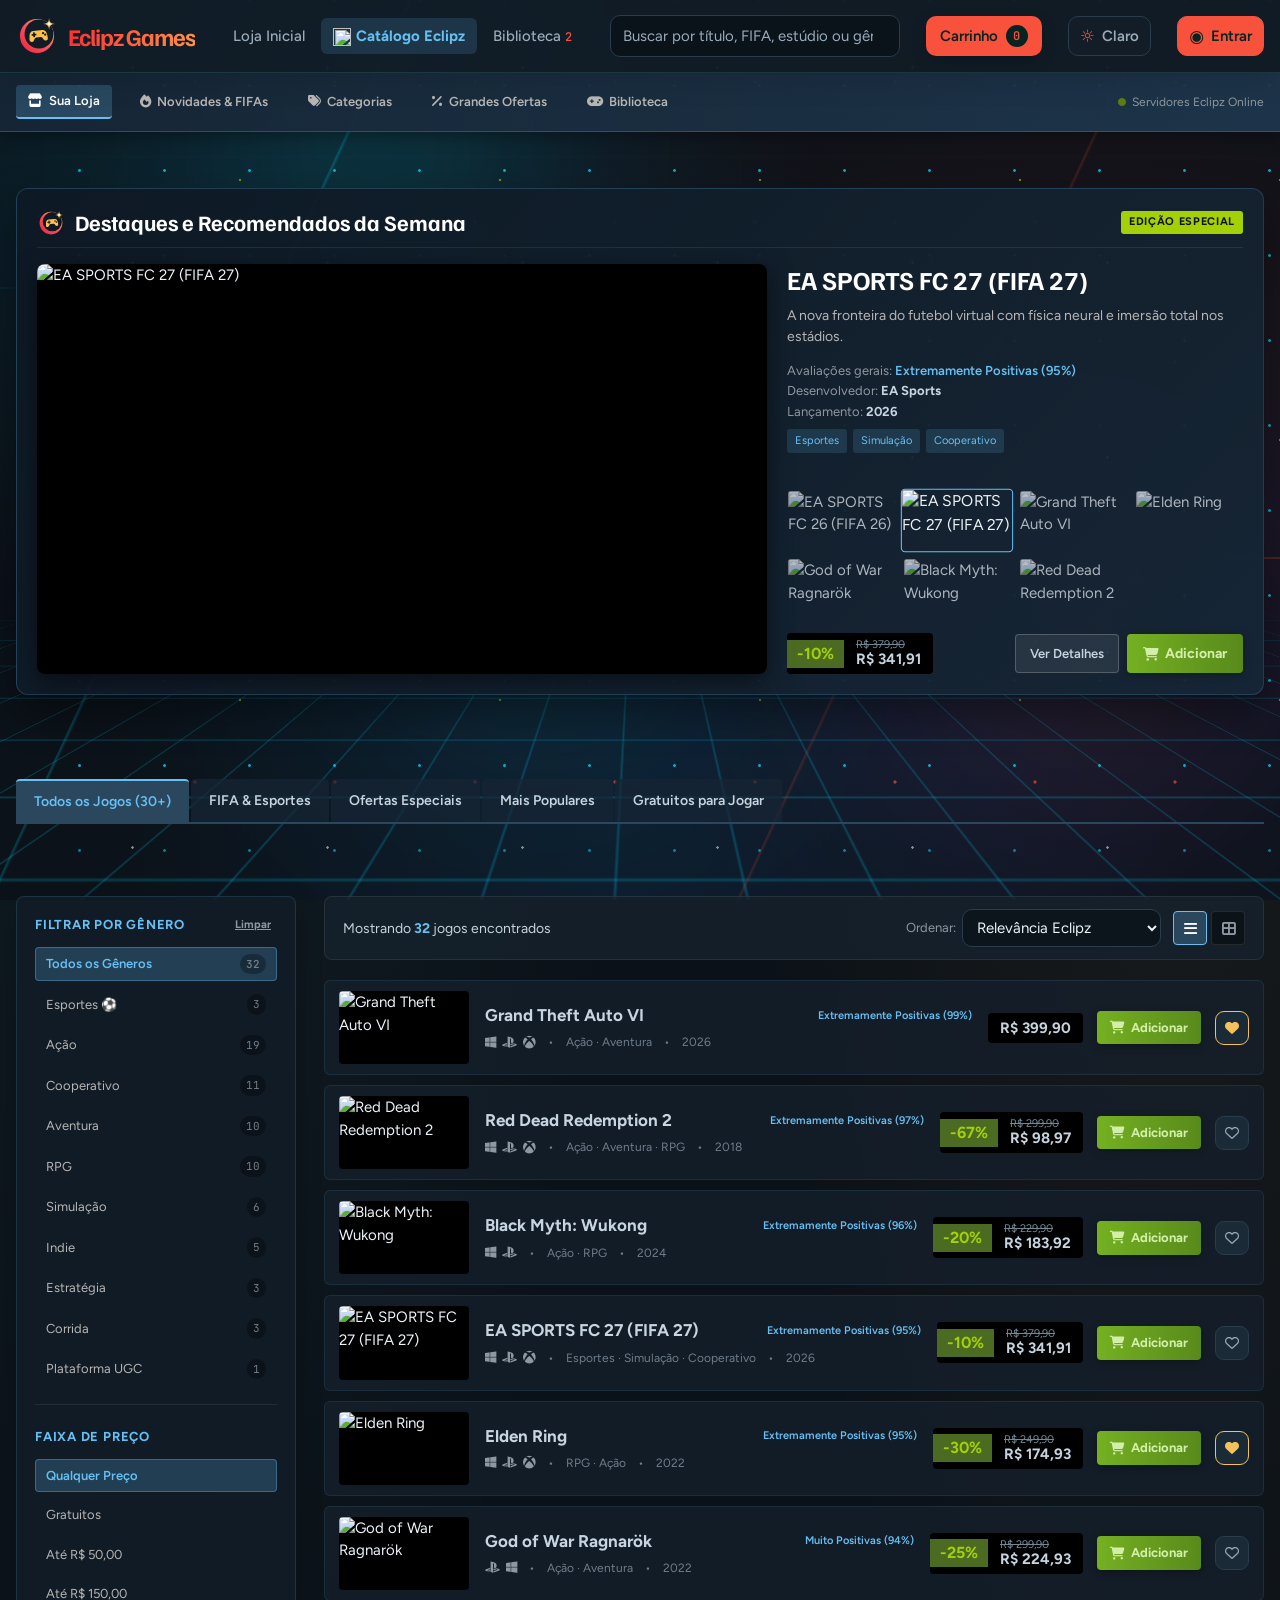
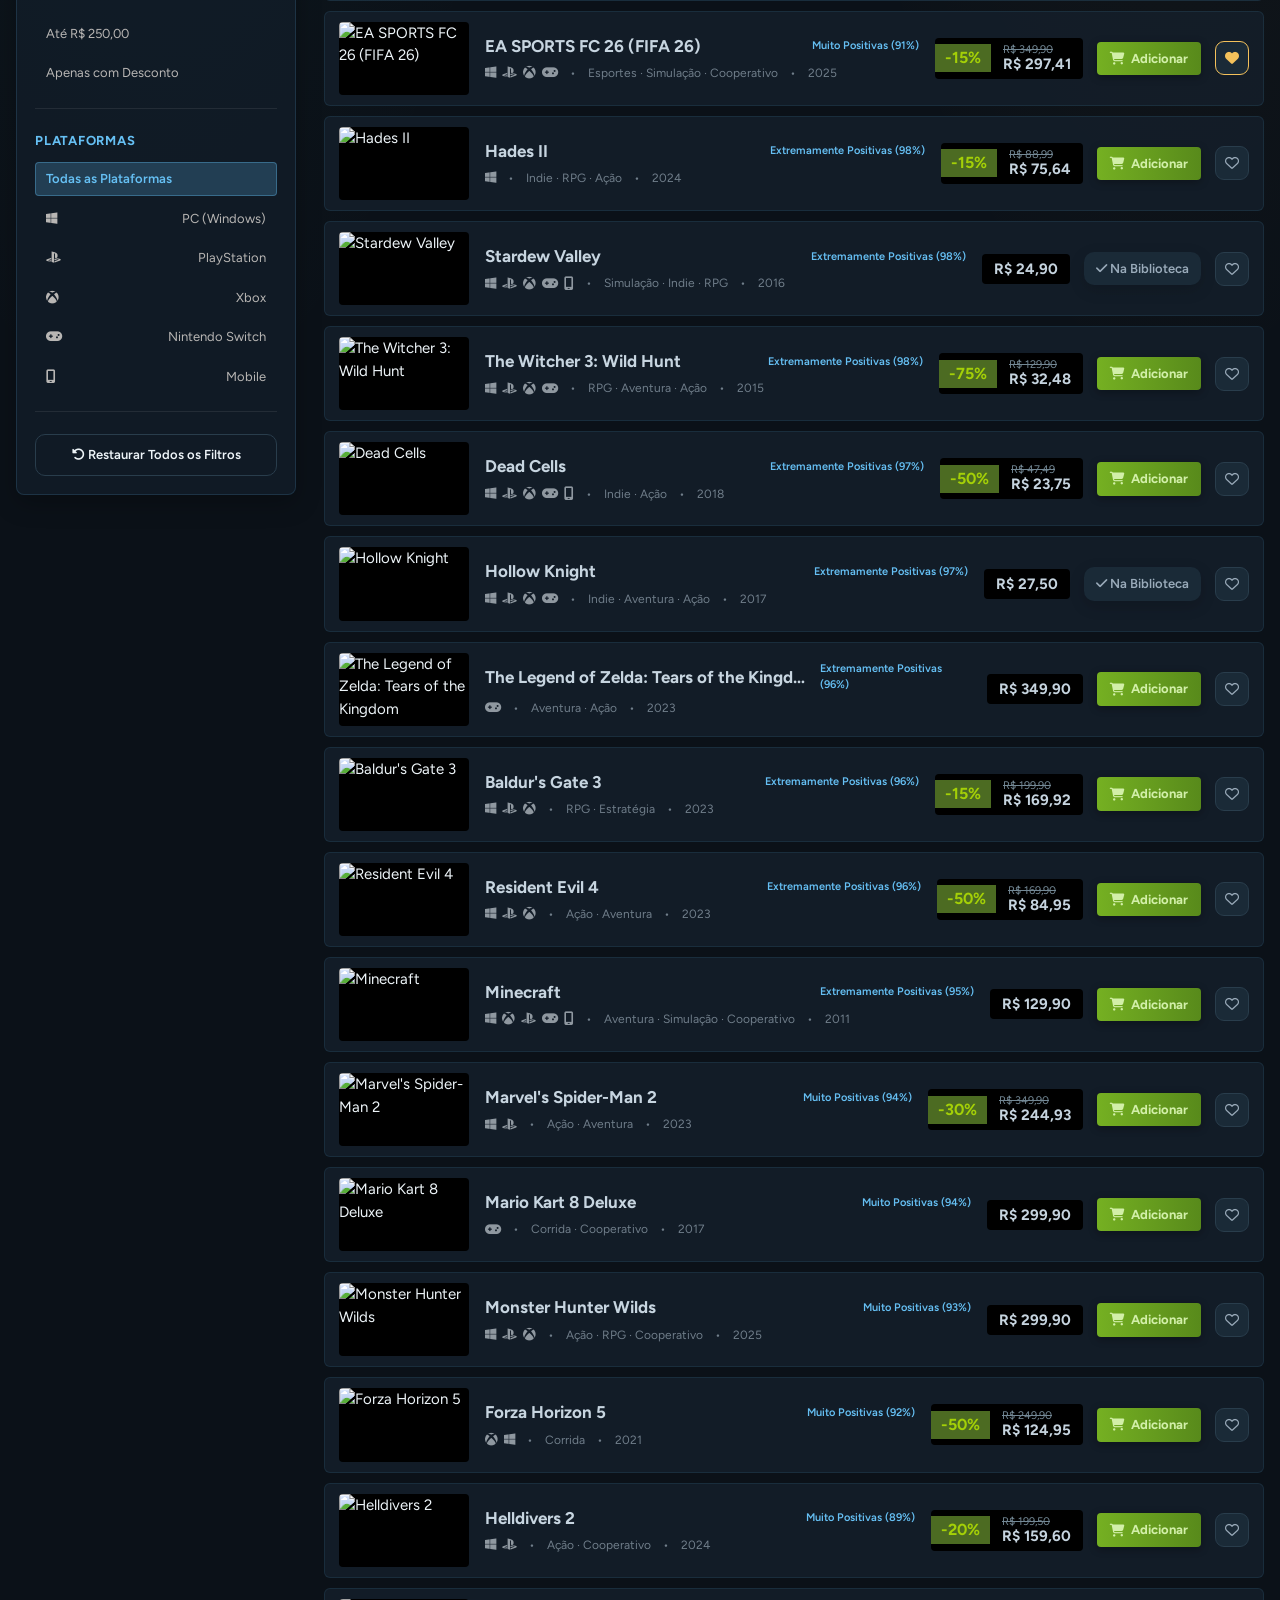
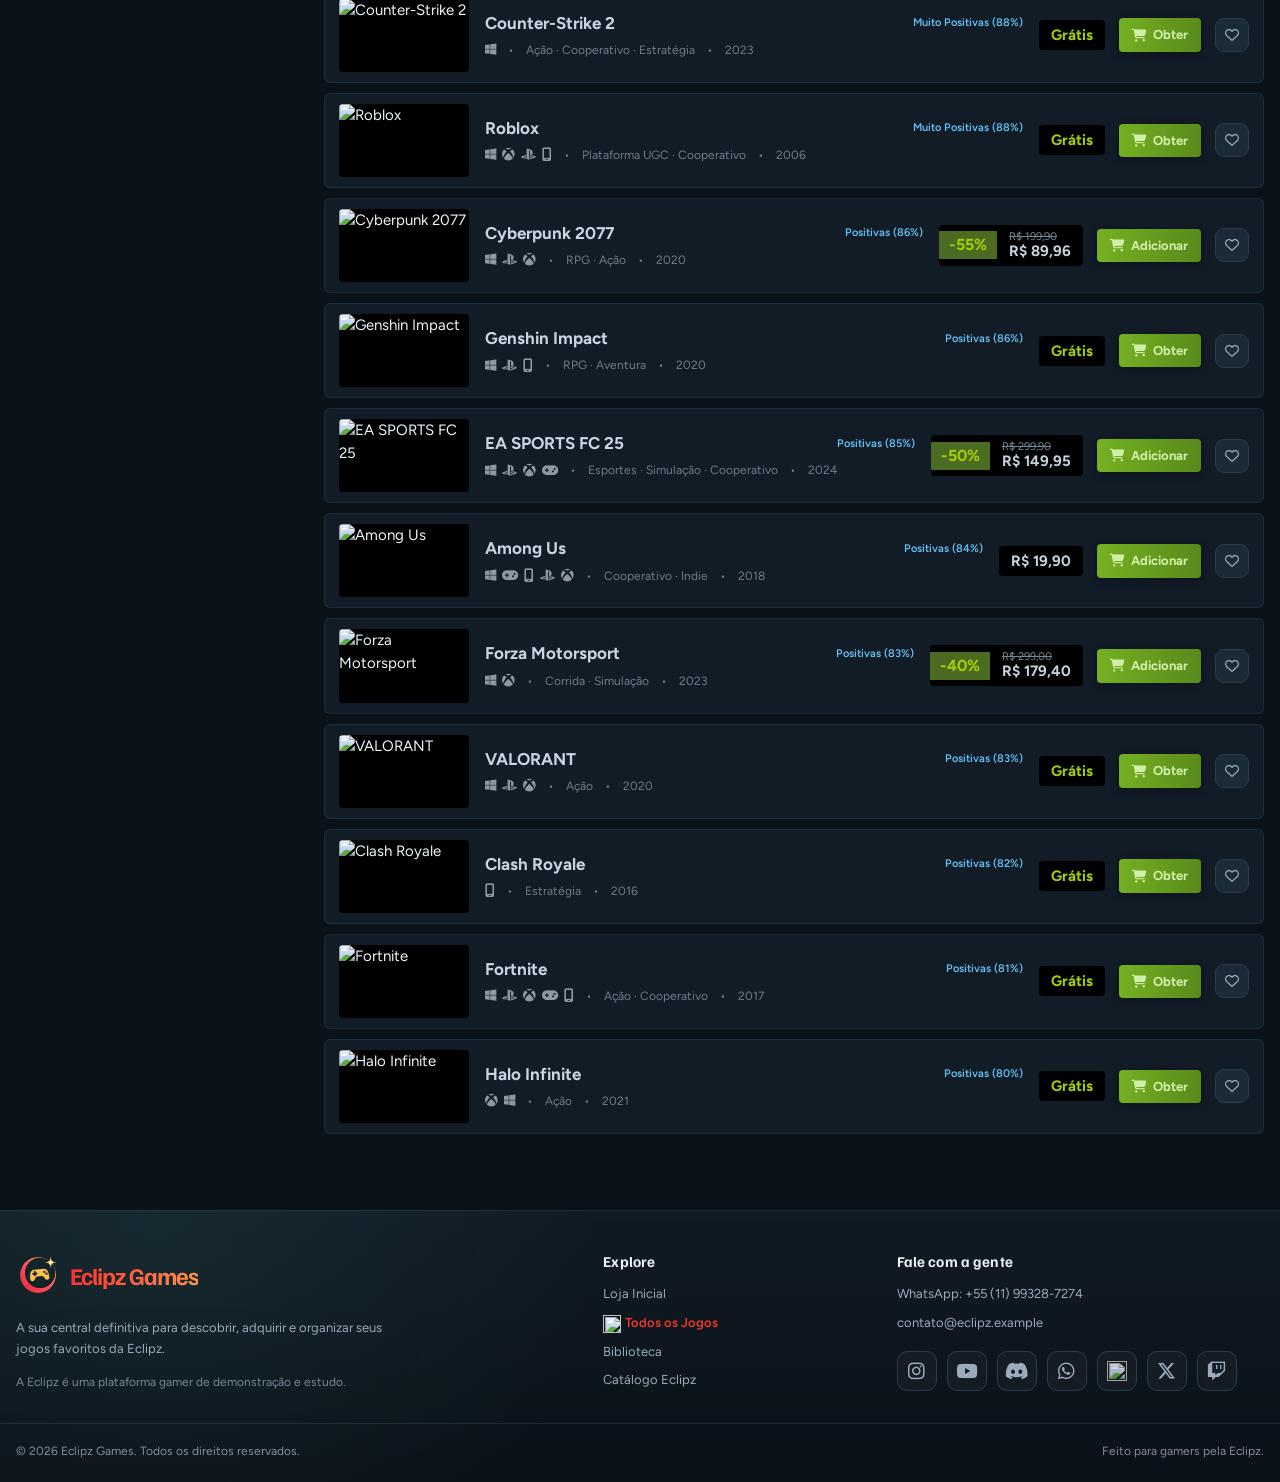
==== commit 821ab701: "Update jogos.html" ====
--- a/jogos.html
+++ b/jogos.html
@@ -12,7 +12,7 @@
   <link rel="stylesheet" href="https://fonts.googleapis.com/css2?family=Familjen+Grotesk:wght@500;700&family=Figtree:wght@400;500;600&family=JetBrains+Mono:wght@500&display=swap">
   <link rel="stylesheet" href="https://cdnjs.cloudflare.com/ajax/libs/font-awesome/6.5.1/css/all.min.css">
   <link rel="stylesheet" href="style.css">
-  <link rel="shortcut icon" href="./img/favicon/favicon.ico" type="image/x-icon">
+  <link rel="shortcut icon" href="favicon/favicon.ico" type="image/x-icon">
 </head>
 <body>
   <!-- Background Animado Gamer -->
@@ -29,7 +29,7 @@
   <header class="top">
     <div class="wrap top-in">
       <a class="brand" href="index.html" aria-label="Eclipz Games, página inicial">
-        <img src="./img/logo.svg" alt="Eclipz Games">
+        <img src="logo.svg" alt="Eclipz Games">
         <span class="cor_da_letra">Eclipz Games</span> 
       </a>
 
@@ -80,7 +80,7 @@
     <!-- Destaques da Eclipz -->
     <section class="steam-spotlight" id="steamSpotlight" aria-label="Destaques da Loja Eclipz">
       <div class="steam-spotlight-title">
-        <h2><img src="./img/logo.svg" alt="" aria-hidden="true" style="width: 28px; height: 28px; object-fit: contain;"> Destaques e Recomendados da Semana</h2>
+        <h2><img src="logo.svg" alt="" aria-hidden="true" style="width: 28px; height: 28px; object-fit: contain;"> Destaques e Recomendados da Semana</h2>
         <span class="steam-spotlight-badge">Edição Especial</span>
       </div>
 
@@ -296,7 +296,7 @@
     <div class="wrap footer-main">
       <div class="footer-brand">
         <a class="footer-logo" href="index.html" aria-label="Eclipz Games, voltar para o início">
-          <img src="./img/logo.svg" alt="Eclipz Games">
+          <img src="logo.svg" alt="Eclipz Games">
           <span class="cor_da_letra">Eclipz Games</span>
         </a>
         <p>A sua central definitiva para descobrir, adquirir e organizar seus jogos favoritos da Eclipz.</p>
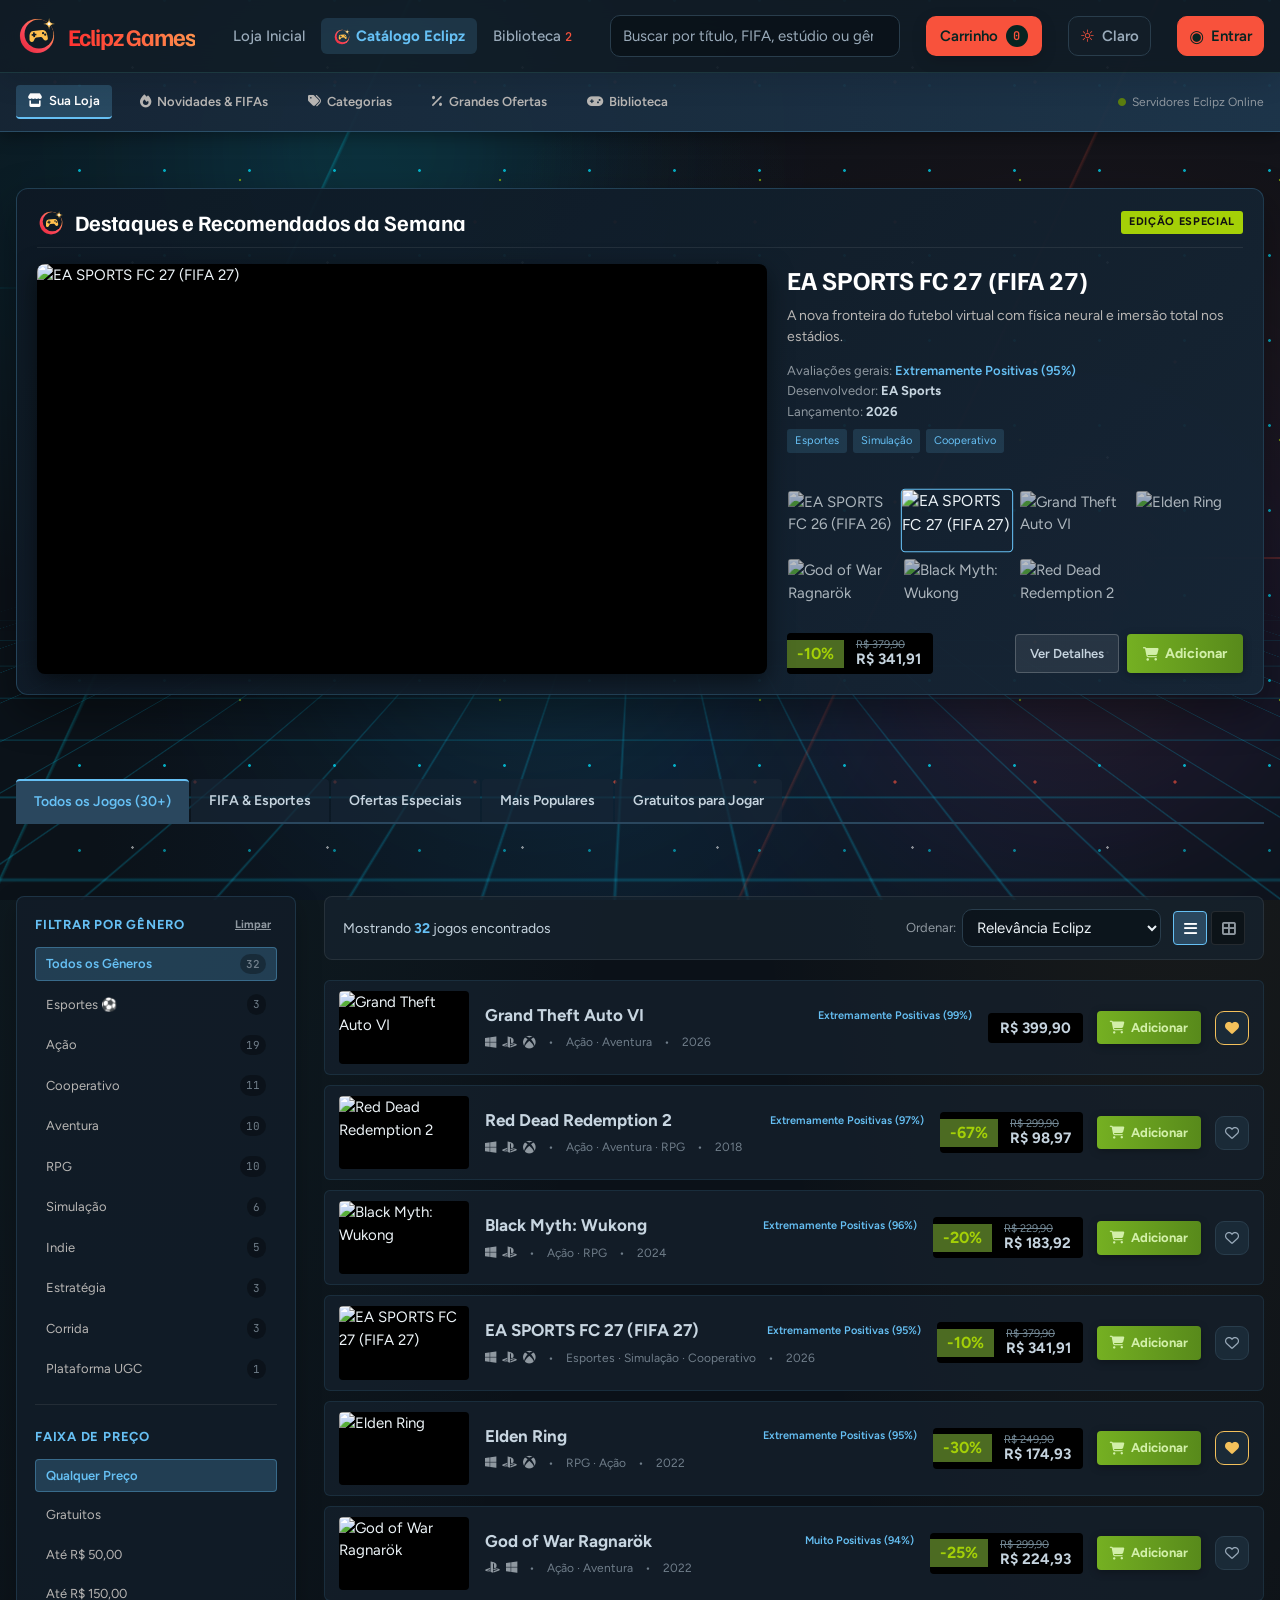
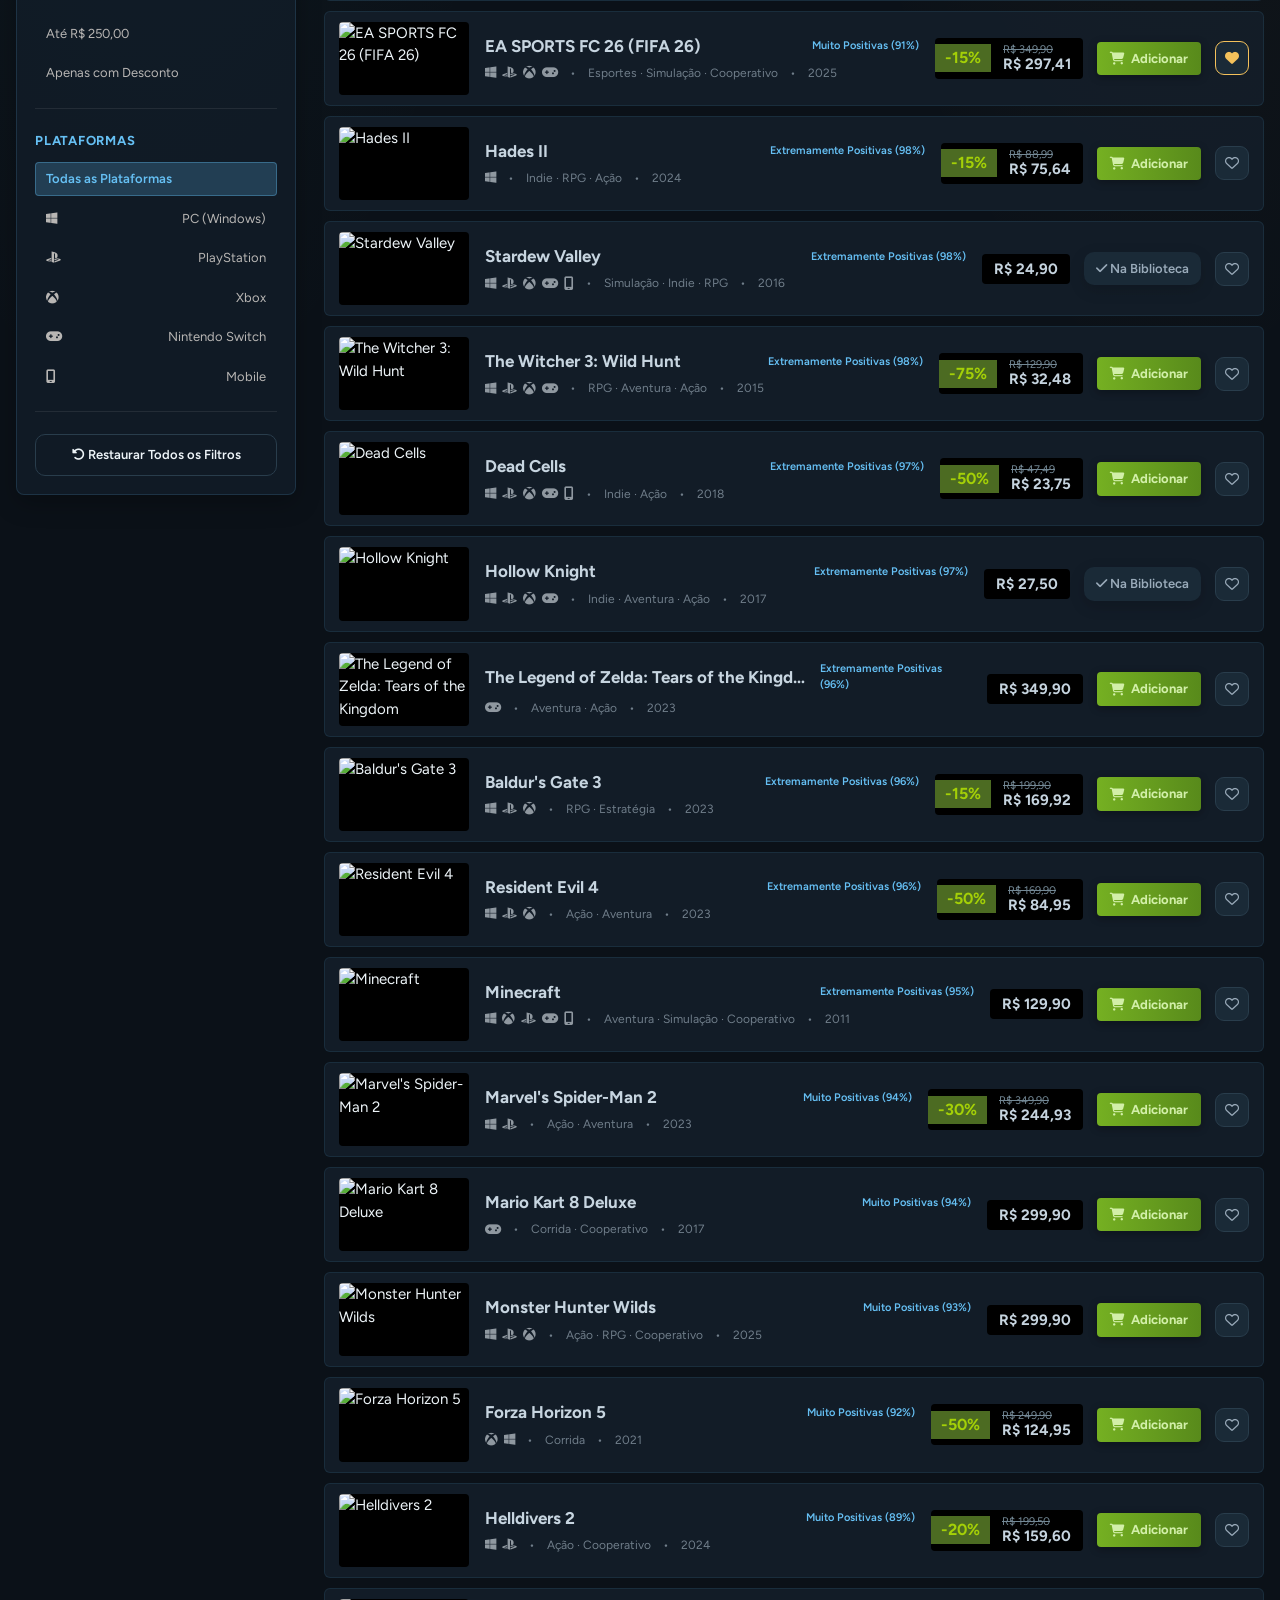
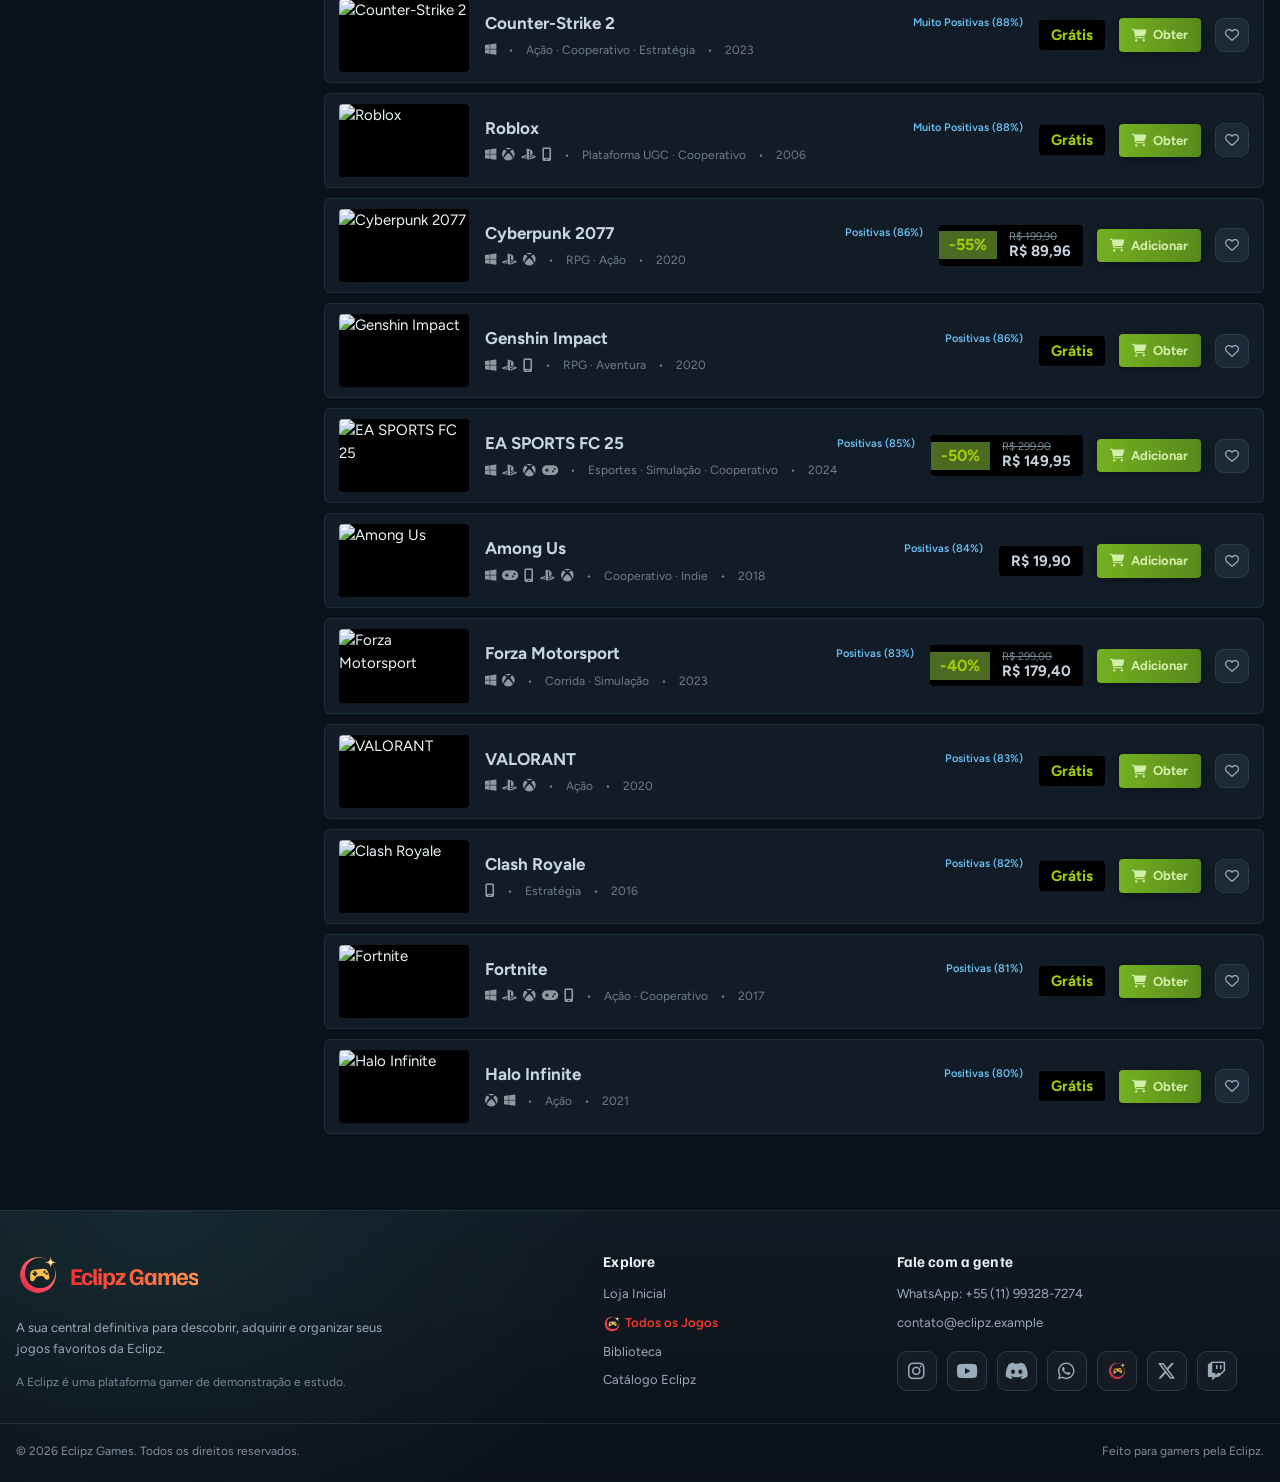
==== commit 56f55911: "Update jogos.html" ====
--- a/jogos.html
+++ b/jogos.html
@@ -36,7 +36,7 @@
       <nav class="nav" aria-label="Navegação Principal">
         <a href="index.html">Loja Inicial</a>
         <a href="jogos.html" aria-current="page" style="color: #66c0f4; font-weight: 700; background: rgba(102, 192, 244, 0.15);">
-          <img src="./img/logo.svg" alt="" aria-hidden="true" style="width: 18px; height: 18px; object-fit: contain; vertical-align: middle; margin-right: 5px;">Catálogo Eclipz
+          <img src="logo.svg" alt="" aria-hidden="true" style="width: 18px; height: 18px; object-fit: contain; vertical-align: middle; margin-right: 5px;">Catálogo Eclipz
         </a>
         <a href="index.html#biblioteca">Biblioteca<span class="n" id="libCount"></span></a>
       </nav>
@@ -306,7 +306,7 @@
       <nav class="footer-nav" aria-label="Links do rodapé">
         <h2>Explore</h2>
         <a href="index.html">Loja Inicial</a>
-        <a href="jogos.html" style="color: #f1392b; font-weight: 600;"><img src="./img/logo.svg" alt="" aria-hidden="true" style="width: 18px; height: 18px; object-fit: contain; vertical-align: middle; margin-right: 4px;">Todos os Jogos </a>
+        <a href="jogos.html" style="color: #f1392b; font-weight: 600;"><img src="logo.svg" alt="" aria-hidden="true" style="width: 18px; height: 18px; object-fit: contain; vertical-align: middle; margin-right: 4px;">Todos os Jogos </a>
         <a href="index.html#biblioteca">Biblioteca</a>
         <a href="jogos.html">Catálogo Eclipz</a>
       </nav>
@@ -330,7 +330,7 @@
           <a class="social social-whatsapp" href="https://wa.me/5511993287274?text=Ol%C3%A1%2C%20vim%20pelo%20site%20da%20Eclipz%20Games!" target="_blank" rel="noopener noreferrer" aria-label="WhatsApp" title="Atendimento WhatsApp: +55 (11) 99328-7274">
             <i class="fa-brands fa-whatsapp" aria-hidden="true"></i>
           </a>
-          <a class="social social-eclipz" href="index.html" rel="noopener noreferrer" aria-label="Eclipz" title="Site oficial da Eclipz"><img src="./img/logo.svg" alt="" aria-hidden="true" style="width: 20px; height: 20px; object-fit: contain;"></a>
+          <a class="social social-eclipz" href="index.html" rel="noopener noreferrer" aria-label="Eclipz" title="Site oficial da Eclipz"><img src="logo.svg" alt="" aria-hidden="true" style="width: 20px; height: 20px; object-fit: contain;"></a>
           <a class="social social-x" href="https://x.com/eclipzgames" target="_blank" rel="noopener noreferrer" aria-label="X (Twitter)" title="Perfil no X / Twitter">
             <i class="fa-brands fa-x-twitter" aria-hidden="true"></i>
           </a>
